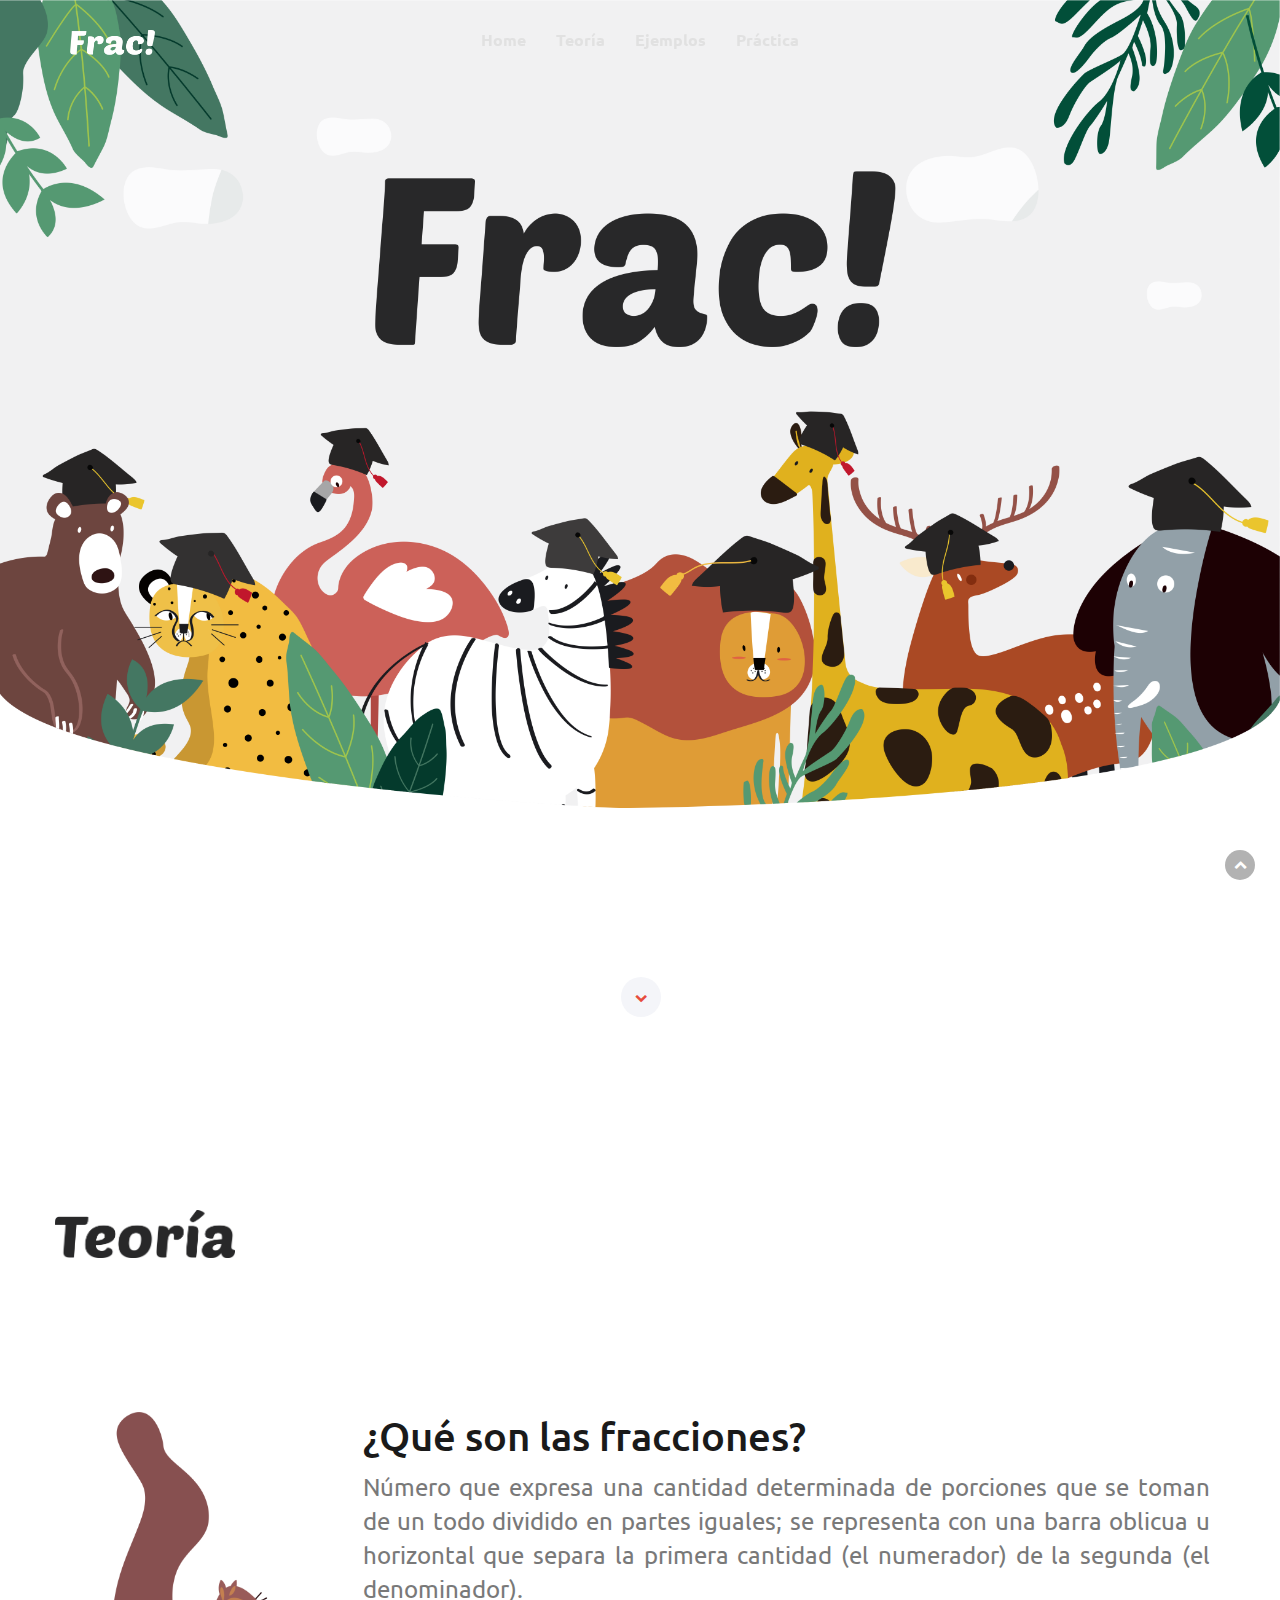
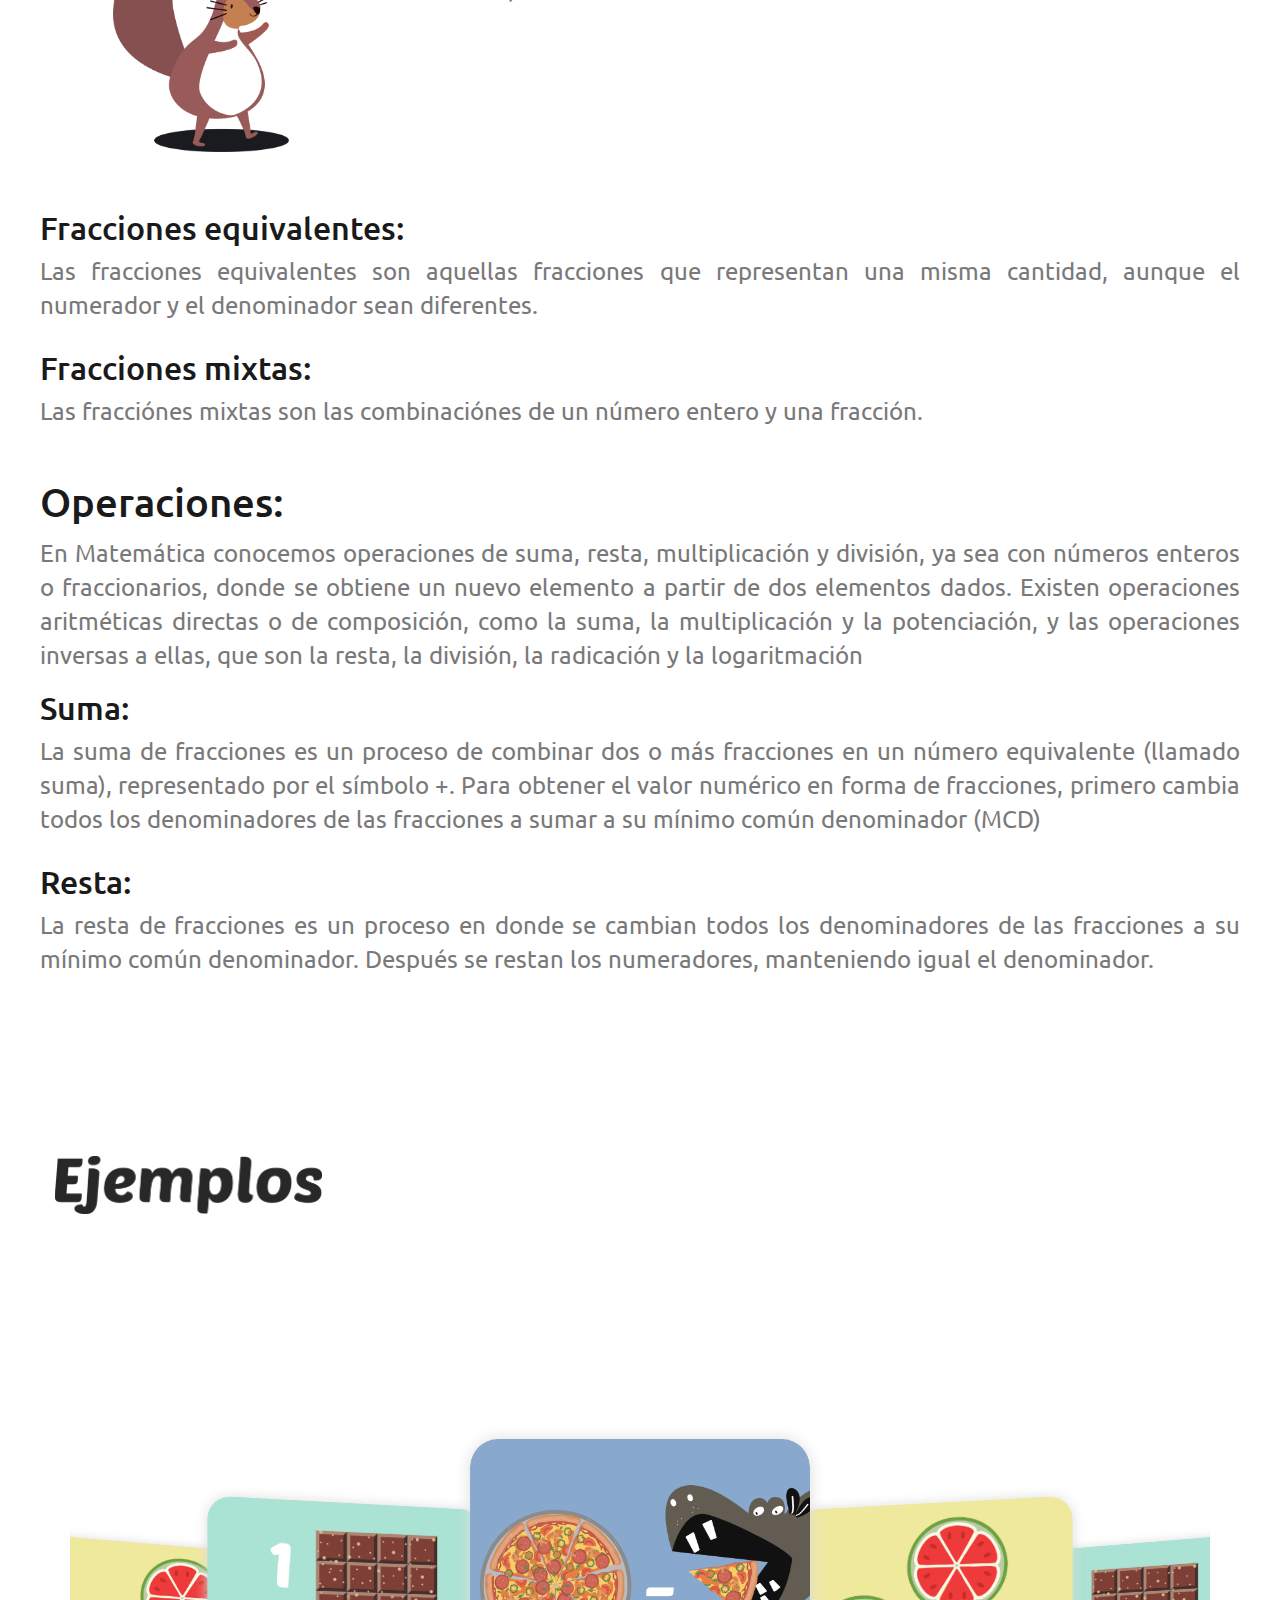
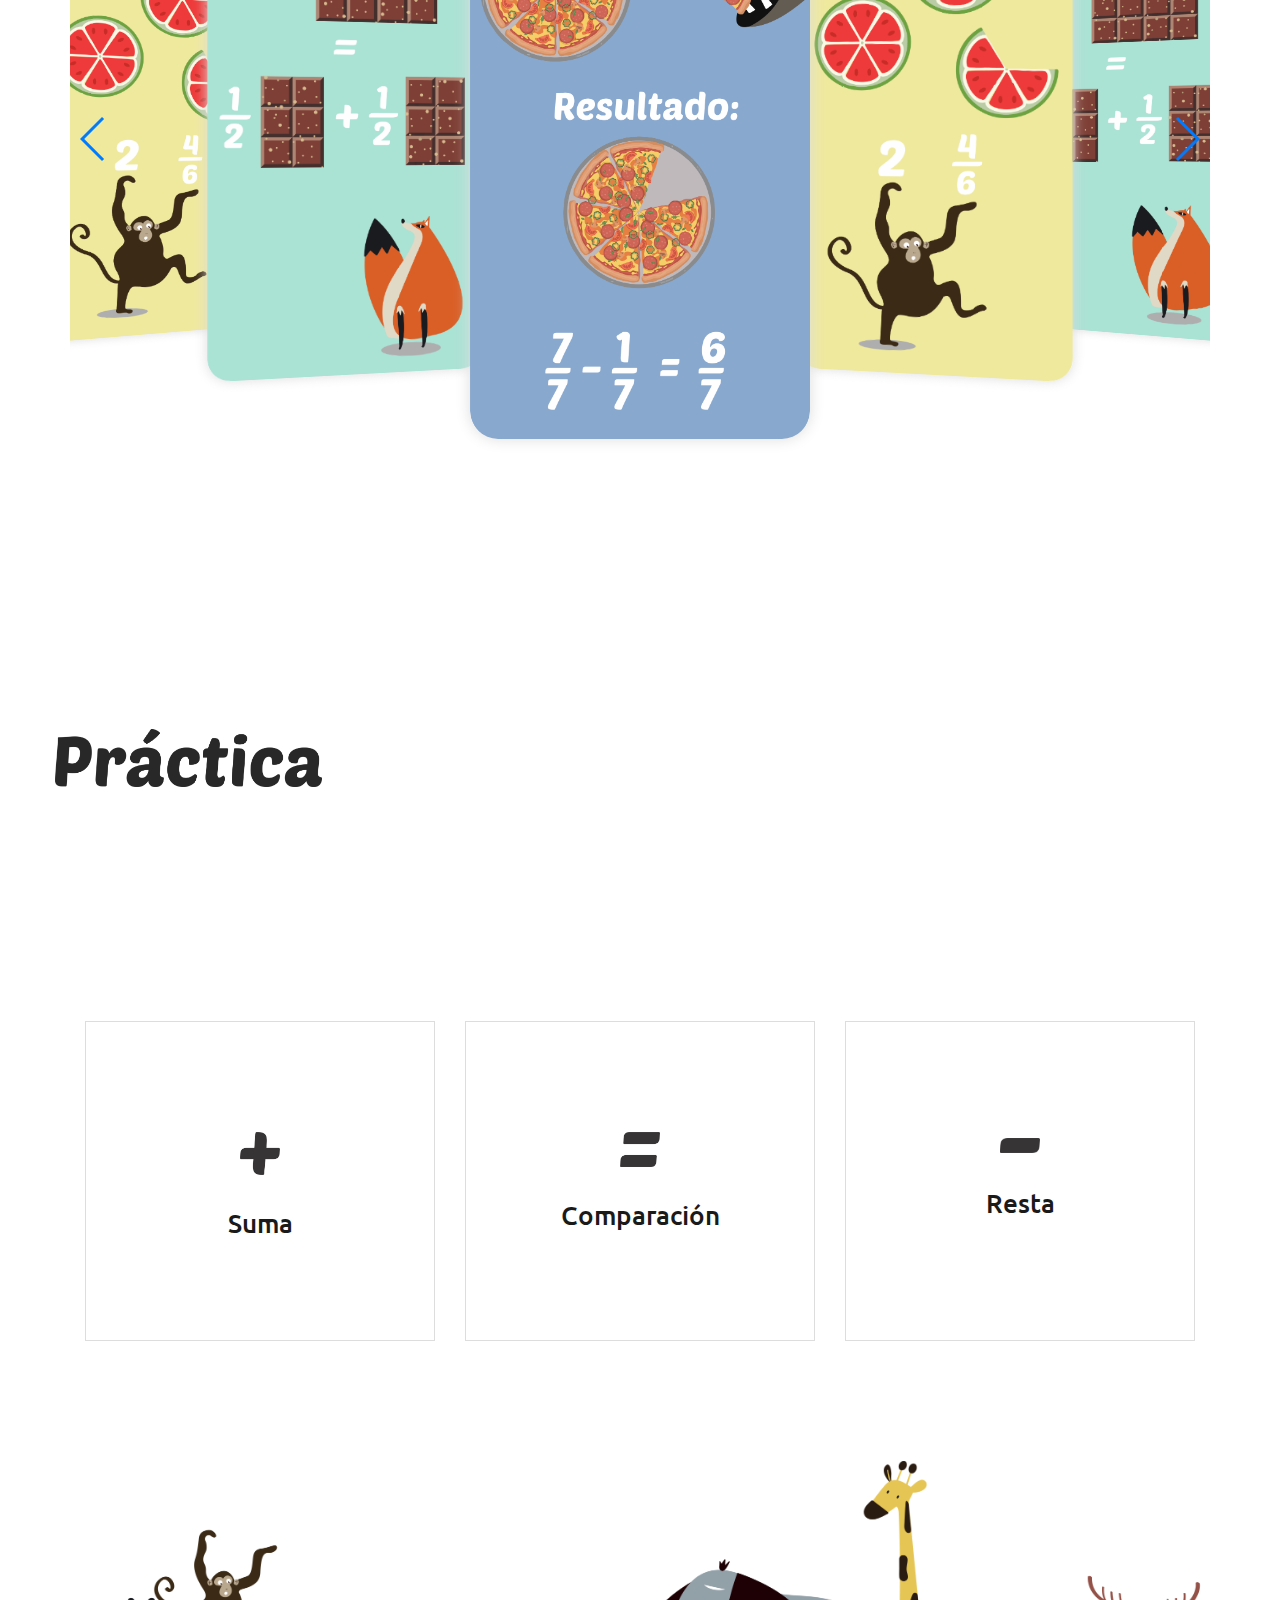
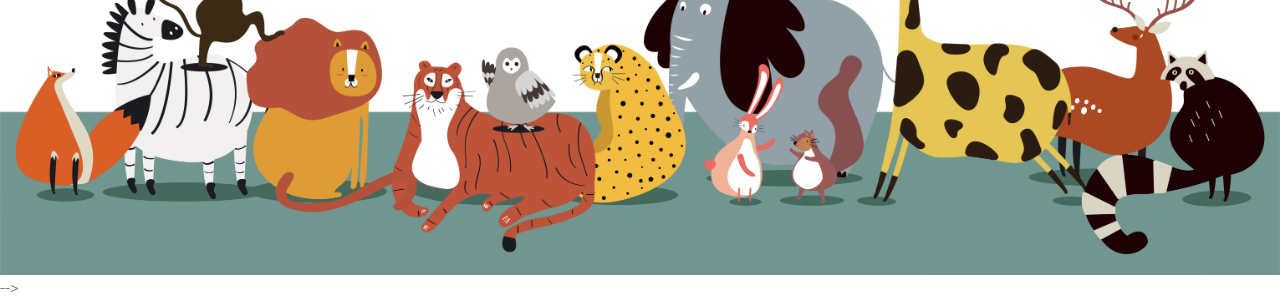
==== index.html @ a5f06ba6 "primer entrega 1.0" ====
<!doctype html>
<!--[if lt IE 7] <html class="no-js lt-ie9 lt-ie8 lt-ie7" lang=""> <![endif]-->
<!--[if IE 7] html class="no-js lt-ie9 lt-ie8" lang=""> <![endif]-->
<!--[if IE 8]>         <html class="no-js lt-ie9" lang="es"> <![endif]-->
<!--[if gt IE 8] <html class="no-js" lang="en"> <!--<![endif]-->
<head>
    <meta charset="utf-8">
    <title>Frac!</title>
    <meta name="description" content="">
    <meta name="viewport" content="width=device-width, initial-scale=1">
    <link rel="icon" type="image/png" href="assets/images/logo-nar.png">
    <!--<meta name="viewport" content="width=device-width, initial-scale=1, shrink-to-fit=no"> de pag de bootstrap para cel-->

    <!--Google Font link-->
    <link href="https://fonts.googleapis.com/css?family=Ubuntu:300,300i,400,400i,500,500i,700,700i" rel="stylesheet">


    <link rel="stylesheet" href="assets/css/swiper.min.css">
    <link rel="stylesheet" href="assets/css/animate.css">
    <link rel="stylesheet" href="assets/css/iconfont.css">
    <link rel="stylesheet" href="assets/css/font-awesome.min.css">
    <link rel="stylesheet" href="assets/css/bootstrap.min.css">
    <link rel="stylesheet" href="assets/css/magnific-popup.css">
    <link rel="stylesheet" href="https://stackpath.bootstrapcdn.com/bootstrap/4.2.1/css/bootstrap.min.css" integrity="sha384-GJzZqFGwb1QTTN6wy59ffF1BuGJpLSa9DkKMp0DgiMDm4iYMj70gZWKYbI706tWS" crossorigin="anonymous">


    <!--For Plugins external css-->
    <!--<link rel="stylesheet" href="assets/css/plugins.css" />-->
    <!--Theme custom css -->
    <link rel="stylesheet" href="assets/css/style.css">

    <!--Theme Responsive css-->
    <link rel="stylesheet" href="assets/css/responsive.css" />
    <link rel="stylesheet" href="assets/css/bootsnav.css">
    <link rel="stylesheet" href="assets/css/miEstilo.css">
    <!--El ultimo sobreescribe a los anteriores-->

    <script src="assets/js/vendor/modernizr-2.8.3-respond-1.4.2.min.js"></script>
</head>

<body data-spy="scroll" data-target=".navbar-collapse">


<!-- Preloader -->
<div id="loading">
    <div id="loading-center">
        <div id="loading-center-absolute">
            <div class="object" id="object_one"></div>
            <div class="object" id="object_two"></div>
            <div class="object" id="object_three"></div>
            <div class="object" id="object_four"></div>
        </div>
    </div>
</div><!--End off Preloader -->


<!--<div class="culmn">-->
<div class="column">
    <!--Home page style-->


    <nav class="navbar navbar-default bootsnav navbar-fixed white no-background">
        <div class="container">
            <!-- Start Header Navigation -->
            <div class="navbar-header">
                <button type="button" class="navbar-toggle" data-toggle="collapse" data-target="#navbar-menu">
                    <i class="fa fa-bars"></i>
                </button>
                <a class="navbar-brand">
                    <img src="assets/images/nombre-blanco.png" width="85" height="25" class="logo logo-display" alt="">
                    <img src="assets/images/nombre.png" width="85" height="25" class="logo logo-scrolled" alt="">
                </a>

            </div>
            <!-- End Header Navigation -->

            <!-- navbar menu -->
            <div class="collapse navbar-collapse" id="navbar-menu">
                <ul class="nav navbar-nav navbar-center">
                    <li><a href="#home">Home</a></li>
                    <li><a href="#teoria">Teoría</a></li>
                    <li><a href="#ejemplos">Ejemplos</a></li>
                    <li><a href="#practica">Práctica</a></li>
                </ul>
            </div><!-- /.navbar-collapse -->
        </div>
    </nav>

    <!--Home Sections-->

    <section id="home" class="home">
        <div class="container-fluid">
            <div class="row">
                <div class="main_home">
                </div>
                <div class="scrooldown">
                    <a href="#teoria"><i class="fa fa-chevron-down"></i></a>
                </div>

            </div><!--End ofrow-->
        </div><!--End off container -->
    </section> <!--End off Home Sections-->



    <!--Teoria Section-->
    <section id="teoria" class="teoria">
        <div class="container">
            <div class="row">
                <div class="main_teoria p-top-60">
                    <div class="col-lg">
                        <div class="head_title text-left">
                            <img src="assets/images/teoria.png" width="180" height="48" alt="" />
                        </div>
                    </div>
                </div>
            </div><!-- End off row -->
        </div><!-- End off container -->
        <div class="container">
            <div class="row">
                <div class="main_screen">
                    <!-- Que son -->
                    <div class="screen01 roomy-40">
                        <div class="col-md-3">
                            <div class="screen01_img text-center">
                                <img src="assets/images/animales-ard.png" width="176" height="340" alt="" />
                            </div>
                        </div>
                        <div class="col-md-9">
                            <div class="screen01_content m-top-0">
                                <h2 class="m-top-0">¿Qué son las fracciones?</h2>
                                <p class="m-top-10">Número que expresa una cantidad determinada de porciones que se toman de un todo dividido en partes iguales; se representa con una barra oblicua u horizontal que separa la primera cantidad (el numerador) de la segunda (el denominador).</p>
                            </div>
                        </div>
                    </div><!--End off Que son-->
                    <div class="row">
                        <div class="column">
                            <div class="screen01_content m-top-0">
                                <h3 class="m-top-20">Fracciones equivalentes: </h3>
                                <p class="m-top-10">
                                    Las fracciones equivalentes son aquellas fracciones que representan una misma cantidad, aunque el numerador y el denominador sean diferentes.
                                </p>
                            </div>
                        </div>
                    </div>
                    <div class="row">
                        <div class="column">
                            <div class="screen01_content m-top-0">
                                <h3 class="m-top-30">Fracciones mixtas: </h3>
                                <p class="m-top-10">
                                    Las fracciónes mixtas son las combinaciónes de un número entero y una fracción.
                                </p>
                            </div>
                        </div>
                    </div>
                    <!-- Operaciones-->
                    <div class="row">
                        <div class="column">
                            <div class="screen01_content m-top-0">
                                <h2 class="m-top-50">Operaciones: </h2>
                                <p class="m-top-10">
                                    En Matemática conocemos operaciones de suma, resta, multiplicación y división, ya sea con números enteros o fraccionarios, donde se obtiene un nuevo elemento a partir de dos elementos dados. Existen operaciones aritméticas directas o de composición, como la suma, la multiplicación y la potenciación, y las operaciones inversas a ellas, que son la resta, la división, la radicación y la logaritmación
                                </p>
                            </div>
                        </div>
                    </div>
                </div>
                <div class="row">
                    <div class="column">
                        <div class="screen01_content m-top-0">
                            <h3 class="m-top-20">Suma: </h3>
                            <p class="m-top-10">
                                La suma de fracciones es un proceso de combinar dos o más fracciones en un número equivalente (llamado suma), representado por el símbolo +. Para obtener el valor numérico en forma de fracciones, primero cambia todos los denominadores de las fracciones a sumar a su mínimo común denominador (MCD)
                            </p>
                        </div>
                    </div>
                </div>
                <div class="row">
                    <div class="column">
                        <div class="screen01_content m-top-0">
                            <h3 class="m-top-30">Resta: </h3>
                            <p class="m-top-10">
                                La resta de fracciones es un proceso en donde se cambian todos los denominadores de las fracciones a su mínimo común denominador. Después se restan los numeradores, manteniendo igual el denominador.
                            </p>
                        </div>
                    </div>
                </div><!--End off Screen02-->


            </div>
        </div><!--End off row-->
</div><!--End off container-->

<!--People Section-->
<section id="ejemplos" class="reviews m-top-100">
    <div class="container">
        <div class="row">
            <div class="main_teoria p-top-60">
                <div class="col-lg">
                    <div class="head_title text-left">
                        <img src="assets/images/ejemplos.png" width="267" height="58" alt="" />
                    </div>
                </div>
            </div>
        </div><!-- End off row -->
        <div class="row">
            <div class="main_drag roomy-40">
                <div class="col-md-12">
                    <div class="swiper-container">
                        <div class="swiper-wrapper">
                            <div class="swiper-slide" style="background-image:url(assets/images/drag1.png)"></div>
                            <div class="swiper-slide" style="background-image:url(assets/images/drag3.png)"></div>
                            <div class="swiper-slide" style="background-image:url(assets/images/drag2.png)"></div>
                        </div>
                        <!-- If we need navigation buttons -->
                        <div class="swiper-button-prev"></div>
                        <div class="swiper-button-next"></div>
                    </div>
                </div>
            </div>
        </div>
    </div><!-- End off container -->
</section><!-- End off People Section-->


<!--App Download Section-->
<section id="practica" class="download m-top-100">
    <div class="container">
        <div class="row">
            <div class="main_teoria p-top-60">
                <div class="col-lg">
                    <div class="head_title text-left">
                        <img src="assets/images/practica.png" width="267" height="58" alt="" />
                    </div>
                </div>
            </div>
        </div><!-- End off row -->
        <div class="row services">
            <div class="col-md-4">
                <div class="service">
                    <div class="icon-holder">
                        <img src="assets/images/suma.png" alt="" class="icon">
                    </div>
                    <h4 class="heading">Suma</h4>
                    <p class="description">A elementum ligula lacus ac quam ultrices.</p>
                    <p class="description">
                        <a href="suma.html" target="_blank" class="enlace-act">¡A sumar!</a>
                    </p>
                </div>
            </div>
            <div class="col-md-4">
                <div class="service">
                    <div class="icon-holder">
                        <img src="assets/images/igual.png" alt="" class="icon">
                    </div>
                    <h4 class="heading">Comparación</h4>
                    <p class="description">A elementum ligula lacus ac quam ultrices.</p>
                    <p class="description">
                        <a href="comp.html" target="_blank" class="enlace-act">¡A comparar!</a>
                    </p>
                </div>
            </div>
            <div class="col-md-4">
                <div class="service">
                    <div class="icon-holder">
                        <img src="assets/images/resta.png" alt="" class="icon">
                    </div>
                    <h4 class="heading">Resta</h4>
                    <p class="description">A elementum ligula lacus ac quam ultrices.</p>
                    <p class="description">
                        <a href="resta.html" target="_blank" class="enlace-act">¡A restar!</a>
                    </p>
                </div>
            </div>
        </div>
    </div>
</section>

<!-- scroll up-->
<div class="scrollup">
    <a href="#"><i class="fa fa-chevron-up"></i></a>
</div><!-- End off scroll up -->


<footer id="footer" class="footer">
    <nav class="navbar navbar-default bootsnav footer-menu">
        <img src="assets/images/footbar.png" alt=""> 
    </nav>
</footer> -->



<!-- JS includes -->

<script src="assets/js/vendor/jquery-1.11.2.min.js"></script>
<script src="assets/js/vendor/bootstrap.min.js"></script>

<script src="assets/js/jquery.magnific-popup.js"></script>
<script src="assets/js/jquery.easing.1.3.js"></script>
<script src="assets/js/swiper.min.js"></script>
<script src="assets/js/jquery.collapse.js"></script>
<script src="assets/js/bootsnav.js"></script>



<script src="assets/js/plugins.js"></script>
<script src="assets/js/main.js"></script>

</body>
</html>
---- assets/css/iconfont.css ----
/*********************************************************************

*  Icon pack: bootstrapThemesCo-icon
*  This Icon pack created by: http://bootstrapthemes.co
*
*  Please keep this disclaimer with my code if you use it. Thanks. :-)
*  Got feedback or questions, ask here:
*  https://github.com/bootstrapthemesco/bootstrapthemes.co/issues

*********************************************************************/

@font-face {
    font-family: 'bootstrapThemesCo-icon';
    src:    url('../fonts/bootstrapThemesCo-icon.eot?dcpptv');
    src:    url('../fonts/bootstrapThemesCo-icon.eot?dcpptv#iefix') format('embedded-opentype'),
        url('../fonts/bootstrapThemesCo-icon.ttf?dcpptv') format('truetype'),
        url('../fonts/bootstrapThemesCo-icon.woff?dcpptv') format('woff'),
        url('../fonts/bootstrapThemesCo-icon.svg?dcpptv#bootstrapThemesCo-icon') format('svg');
    font-weight: normal;
    font-style: normal;
}

.icon {
    /* use !important to prevent issues with browser extensions that change fonts */
    font-family: 'bootstrapThemesCo-icon' !important;
    speak: none;
    font-style: normal;
    font-weight: normal;
    font-variant: normal;
    text-transform: none;
    line-height: 1;

    /* Better Font Rendering =========== */
    -webkit-font-smoothing: antialiased;
    -moz-osx-font-smoothing: grayscale;
}

.icon-agenda:before {
    content: "\eaca";
}
.icon-art:before {
    content: "\eacb";
}
.icon-picture2:before {
    content: "\e827";
}
.icon-bag:before {
    content: "\eacc";
}
.icon-eccommerce:before {
    content: "\eacf";
}
.icon-clock3:before {
    content: "\ead0";
}
.icon-clothes:before {
    content: "\ead1";
}
.icon-commerce-1:before {
    content: "\ead2";
}
.icon-commerce2:before {
    content: "\ead3";
}
.icon-computer2:before {
    content: "\ead4";
}
.icon-crown:before {
    content: "\ead5";
}
.icon-cup:before {
    content: "\ead6";
}
.icon-resturent:before {
    content: "\ead7";
}
.icon-birthday:before {
    content: "\ead8";
}
.icon-drinks:before {
    content: "\ead9";
}
.icon-drinks1:before {
    content: "\eada";
}
.icon-cup1:before {
    content: "\eadb";
}
.icon-pizza1:before {
    content: "\eadc";
}
.icon-bear1:before {
    content: "\eadd";
}
.icon-burger:before {
    content: "\eade";
}
.icon-food-9:before {
    content: "\eadf";
}
.icon-food-10:before {
    content: "\eae0";
}
.icon-food-11:before {
    content: "\eae1";
}
.icon-food-12:before {
    content: "\eae2";
}
.icon-food:before {
    content: "\eae3";
}
.icon-home2:before {
    content: "\eae4";
}
.icon-justice:before {
    content: "\eae5";
}
.icon-light-1:before {
    content: "\eae6";
}
.icon-light:before {
    content: "\eae7";
}
.icon-medical-12:before {
    content: "\eae8";
}
.icon-medical-22:before {
    content: "\eae9";
}
.icon-medical2:before {
    content: "\eaea";
}
.icon-money2:before {
    content: "\eaeb";
}
.icon-mountain:before {
    content: "\eaec";
}
.icon-multimedia-12:before {
    content: "\eaed";
}
.icon-multimedia2:before {
    content: "\eaee";
}
.icon-music-1:before {
    content: "\eaef";
}
.icon-music-2:before {
    content: "\eaf0";
}
.icon-music:before {
    content: "\eaf1";
}
.icon-party-1:before {
    content: "\eaf2";
}
.icon-party:before {
    content: "\eaf3";
}
.icon-people-14:before {
    content: "\eaf4";
}
.icon-people-22:before {
    content: "\eaf5";
}
.icon-people-32:before {
    content: "\eaf6";
}
.icon-people-42:before {
    content: "\eaf7";
}
.icon-people:before {
    content: "\eaf8";
}
.icon-planet:before {
    content: "\eaf9";
}
.icon-present:before {
    content: "\eafa";
}
.icon-restaurant-1:before {
    content: "\eafb";
}
.icon-restaurant2:before {
    content: "\eafc";
}
.icon-science-1:before {
    content: "\eafd";
}
.icon-science:before {
    content: "\eafe";
}
.icon-shapes:before {
    content: "\eaff";
}
.icon-size:before {
    content: "\eb00";
}
.icon-technology-12:before {
    content: "\eb02";
}
.icon-technology-22:before {
    content: "\eb03";
}
.icon-technology:before {
    content: "\eb04";
}
.icon-tool-12:before {
    content: "\eb05";
}
.icon-tool-22:before {
    content: "\eb06";
}
.icon-tool-32:before {
    content: "\eb07";
}
.icon-tool:before {
    content: "\eb08";
}
.icon-typography:before {
    content: "\eb09";
}
.icon-vintage-1:before {
    content: "\eb0a";
}
.icon-vintage-2:before {
    content: "\eb0b";
}
.icon-vintage2:before {
    content: "\eb0c";
}
.icon-wrench:before {
    content: "\eb0d";
}
.icon-bank31:before {
    content: "\e902";
}
.icon-bank45:before {
    content: "\e903";
}
.icon-bank53:before {
    content: "\e904";
}
.icon-bank110:before {
    content: "\e905";
}
.icon-bank111:before {
    content: "\e906";
}
.icon-cards3:before {
    content: "\e907";
}
.icon-bank48:before {
    content: "\e908";
}
.icon-money-6:before {
    content: "\e909";
}
.icon-id19:before {
    content: "\e90a";
}
.icon-cellphone:before {
    content: "\e90b";
}
.icon-money-7:before {
    content: "\e90c";
}
.icon-id-card42:before {
    content: "\e90d";
}
.icon-business-20:before {
    content: "\e90e";
}
.icon-business-17:before {
    content: "\e90f";
}
.icon-money385:before {
    content: "\e910";
}
.icon-debit-card15:before {
    content: "\e911";
}
.icon-credit-card31:before {
    content: "\e912";
}
.icon-business-18:before {
    content: "\e913";
}
.icon-payment-method9:before {
    content: "\e914";
}
.icon-money383:before {
    content: "\e9a3";
}
.icon-cash3:before {
    content: "\e915";
}
.icon-currency43:before {
    content: "\e916";
}
.icon-money-14:before {
    content: "\e917";
}
.icon-money-1:before {
    content: "\e91a";
}
.icon-money389:before {
    content: "\e9a5";
}
.icon-currency31:before {
    content: "\e967";
}
.icon-currency33:before {
    content: "\e968";
}
.icon-dollar-symbol10:before {
    content: "\e972";
}
.icon-business-210:before {
    content: "\eace";
}
.icon-dollar-symbol17:before {
    content: "\e973";
}
.icon-archives:before {
    content: "\e91b";
}
.icon-light-bulb53:before {
    content: "\e991";
}
.icon-money:before {
    content: "\ea64";
}
.icon-paper:before {
    content: "\e91c";
}
.icon-id-card9:before {
    content: "\e91d";
}
.icon-business-5:before {
    content: "\e91e";
}
.icon-business-22:before {
    content: "\e91f";
}
.icon-license:before {
    content: "\e822";
}
.icon-beach:before {
    content: "\e920";
}
.icon-baggage29:before {
    content: "\e921";
}
.icon-bag73:before {
    content: "\e922";
}
.icon-bank24:before {
    content: "\e923";
}
.icon-bank106:before {
    content: "\e925";
}
.icon-business-110:before {
    content: "\eacd";
}
.icon-graphs4:before {
    content: "\e926";
}
.icon-graphic78:before {
    content: "\e929";
}
.icon-line-graphic9:before {
    content: "\e92a";
}
.icon-business-30:before {
    content: "\e92b";
}
.icon-graphic:before {
    content: "\e92c";
}
.icon-business-9:before {
    content: "\e92e";
}
.icon-business-26:before {
    content: "\e931";
}
.icon-stats47:before {
    content: "\e933";
}
.icon-stats42:before {
    content: "\e934";
}
.icon-data56:before {
    content: "\e935";
}
.icon-line-graphic8:before {
    content: "\e936";
}
.icon-business72:before {
    content: "\e937";
}
.icon-monitor:before {
    content: "\e938";
}
.icon-arrow-1:before {
    content: "\e939";
}
.icon-computer:before {
    content: "\e93a";
}
.icon-business-8:before {
    content: "\e93b";
}
.icon-basket36:before {
    content: "\e93f";
}
.icon-bill10:before {
    content: "\e940";
}
.icon-bill13:before {
    content: "\e941";
}
.icon-briefcase30:before {
    content: "\e942";
}
.icon-building112:before {
    content: "\e94a";
}
.icon-building134:before {
    content: "\e94b";
}
.icon-building143:before {
    content: "\e94c";
}
.icon-business15:before {
    content: "\e94d";
}
.icon-business70:before {
    content: "\e94e";
}
.icon-businessman30:before {
    content: "\e94f";
}
.icon-businessman285:before {
    content: "\e950";
}
.icon-butchery:before {
    content: "\e951";
}
.icon-case3:before {
    content: "\e952";
}
.icon-chart6:before {
    content: "\e953";
}
.icon-circular-arrows9:before {
    content: "\e954";
}
.icon-city39:before {
    content: "\e955";
}
.icon-closed3:before {
    content: "\e956";
}
.icon-cloud-storage9:before {
    content: "\e957";
}
.icon-coffee-cup5:before {
    content: "\e958";
}
.icon-cogwheel50:before {
    content: "\e959";
}
.icon-cogwheels16:before {
    content: "\e95a";
}
.icon-coin:before {
    content: "\e95b";
}
.icon-computer-screen50:before {
    content: "\e95c";
}
.icon-computer-screen19:before {
    content: "\e95d";
}
.icon-computer-screen20:before {
    content: "\e95e";
}
.icon-computer-screen22:before {
    content: "\e95f";
}
.icon-credit-card28:before {
    content: "\e960";
}
.icon-computer-screen21:before {
    content: "\e962";
}
.icon-computer-screen49:before {
    content: "\e965";
}
.icon-computering:before {
    content: "\e966";
}
.icon-curriculum4:before {
    content: "\e969";
}
.icon-customer-service8:before {
    content: "\e96a";
}
.icon-cute:before {
    content: "\e96b";
}
.icon-data63:before {
    content: "\e96c";
}
.icon-delivery48:before {
    content: "\e96d";
}
.icon-dessert45:before {
    content: "\e96e";
}
.icon-diamond6:before {
    content: "\e96f";
}
.icon-document286:before {
    content: "\e970";
}
.icon-file273:before {
    content: "\e977";
}
.icon-file294:before {
    content: "\e978";
}
.icon-file322:before {
    content: "\e979";
}
.icon-folder61:before {
    content: "\e97a";
}
.icon-game91:before {
    content: "\e97b";
}
.icon-garbage43:before {
    content: "\e97c";
}
.icon-golden4:before {
    content: "\e97d";
}
.icon-graph36:before {
    content: "\e97e";
}
.icon-graphic75:before {
    content: "\e97f";
}
.icon-group47:before {
    content: "\e980";
}
.icon-handshake5:before {
    content: "\e981";
}
.icon-handshake7:before {
    content: "\e982";
}
.icon-heart388:before {
    content: "\e983";
}
.icon-heart389:before {
    content: "\e984";
}
.icon-heater1:before {
    content: "\e985";
}
.icon-human57:before {
    content: "\e988";
}
.icon-industrial8:before {
    content: "\e989";
}
.icon-industrial20:before {
    content: "\e98a";
}
.icon-industry7:before {
    content: "\e98b";
}
.icon-insect31:before {
    content: "\e98c";
}
.icon-lamp43:before {
    content: "\e98d";
}
.icon-letter124:before {
    content: "\e98e";
}
.icon-money514:before {
    content: "\e9aa";
}
.icon-letters24:before {
    content: "\e98f";
}
.icon-envelope126:before {
    content: "\e975";
}
.icon-check-1:before {
    content: "\ea13";
}
.icon-mail113:before {
    content: "\e998";
}
.icon-levels5:before {
    content: "\e990";
}
.icon-lock133:before {
    content: "\e992";
}
.icon-logistics16:before {
    content: "\e993";
}
.icon-logistics51:before {
    content: "\e994";
}
.icon-loudspeaker30:before {
    content: "\e995";
}
.icon-magnifying-glass66:before {
    content: "\e996";
}
.icon-magnifying-glass86:before {
    content: "\e997";
}
.icon-man78:before {
    content: "\e999";
}
.icon-man523:before {
    content: "\e99a";
}
.icon-managers:before {
    content: "\e99b";
}
.icon-map12:before {
    content: "\e99c";
}
.icon-market13:before {
    content: "\e99d";
}
.icon-men24:before {
    content: "\e99f";
}
.icon-men56:before {
    content: "\e9a0";
}
.icon-milk6:before {
    content: "\e9a1";
}
.icon-money210:before {
    content: "\e9a2";
}
.icon-money409:before {
    content: "\e9a6";
}
.icon-money441:before {
    content: "\e9a8";
}
.icon-money502:before {
    content: "\e9a9";
}
.icon-money386:before {
    content: "\e9a4";
}
.icon-money570:before {
    content: "\e9ab";
}
.icon-multimedia-option25:before {
    content: "\e9ac";
}
.icon-news20:before {
    content: "\e9ad";
}
.icon-notepad23:before {
    content: "\e9ae";
}
.icon-package28:before {
    content: "\e9af";
}
.icon-paperclip1:before {
    content: "\e9b0";
}
.icon-payment-method8:before {
    content: "\e9b1";
}
.icon-pencil157:before {
    content: "\e9b2";
}
.icon-percentage3:before {
    content: "\e9b3";
}
.icon-person256:before {
    content: "\e9b4";
}
.icon-phone34:before {
    content: "\e9b5";
}
.icon-pin139:before {
    content: "\e9b6";
}
.icon-printed3:before {
    content: "\e9b7";
}
.icon-profession10:before {
    content: "\e9b9";
}
.icon-professional4:before {
    content: "\e9ba";
}
.icon-professional5:before {
    content: "\e9bb";
}
.icon-real-estate2:before {
    content: "\e9bc";
}
.icon-save13:before {
    content: "\e9bd";
}
.icon-scarecrow2:before {
    content: "\e9be";
}
.icon-settings18:before {
    content: "\e9bf";
}
.icon-supermarket39:before {
    content: "\e9cf";
}
.icon-supermarket41:before {
    content: "\e9d0";
}
.icon-shopper22:before {
    content: "\e9c2";
}
.icon-shopping-basket8:before {
    content: "\e9c3";
}
.icon-shopping-1:before {
    content: "\ea85";
}
.icon-shopping1:before {
    content: "\e9c4";
}
.icon-shopping2:before {
    content: "\e9c5";
}
.icon-smartphone260:before {
    content: "\e9c6";
}
.icon-spam:before {
    content: "\e9c7";
}
.icon-speech-bubble68:before {
    content: "\e9c8";
}
.icon-speech-bubble142:before {
    content: "\e9c9";
}
.icon-stats56:before {
    content: "\e9cb";
}
.icon-stick-man200:before {
    content: "\e9cc";
}
.icon-shop:before {
    content: "\e9c0";
}
.icon-store19:before {
    content: "\e9cd";
}
.icon-house85:before {
    content: "\e987";
}
.icon-business-10:before {
    content: "\ea02";
}
.icon-suitcase89:before {
    content: "\e9ce";
}
.icon-money421:before {
    content: "\e9a7";
}
.icon-tag20:before {
    content: "\e9d2";
}
.icon-targeting11:before {
    content: "\e9d3";
}
.icon-worker51:before {
    content: "\e9ea";
}
.icon-telemarketer6:before {
    content: "\e9d4";
}
.icon-telemarketer32:before {
    content: "\e9d5";
}
.icon-telephone197:before {
    content: "\e9d6";
}
.icon-telephone208:before {
    content: "\e9d7";
}
.icon-printer13:before {
    content: "\e9b8";
}
.icon-tool294:before {
    content: "\e9d8";
}
.icon-tool724:before {
    content: "\e9d9";
}
.icon-tool800:before {
    content: "\e9da";
}
.icon-tool1074:before {
    content: "\e9db";
}
.icon-transport224:before {
    content: "\e9dc";
}
.icon-transport796:before {
    content: "\e9dd";
}
.icon-transport1088:before {
    content: "\e9de";
}
.icon-transport1089:before {
    content: "\e9df";
}
.icon-triangle25:before {
    content: "\e9e0";
}
.icon-user216:before {
    content: "\e9e1";
}
.icon-vacations2:before {
    content: "\e9e2";
}
.icon-white79:before {
    content: "\e9e4";
}
.icon-winner64:before {
    content: "\e9e5";
}
.icon-woman243:before {
    content: "\e9e6";
}
.icon-worker:before {
    content: "\e9e7";
}
.icon-worker43:before {
    content: "\e9e8";
}
.icon-worker44:before {
    content: "\e9e9";
}
.icon-working15:before {
    content: "\e9eb";
}
.icon-world80:before {
    content: "\e9ec";
}
.icon-arrows-1:before {
    content: "\e9ed";
}
.icon-arrows-2:before {
    content: "\e9ee";
}
.icon-arrows-3:before {
    content: "\e9ef";
}
.icon-arrows:before {
    content: "\e9f0";
}
.icon-avatar:before {
    content: "\e9f1";
}
.icon-ball:before {
    content: "\e9f2";
}
.icon-box:before {
    content: "\e9f3";
}
.icon-boxes:before {
    content: "\e9f4";
}
.icon-building:before {
    content: "\e9f5";
}
.icon-buildings-1:before {
    content: "\e9f6";
}
.icon-buildings-2:before {
    content: "\e9f7";
}
.icon-buildings-3:before {
    content: "\e9f8";
}
.icon-buildings-4:before {
    content: "\e9f9";
}
.icon-buildings-5:before {
    content: "\e9fa";
}
.icon-buildings:before {
    content: "\e9fb";
}
.icon-business-1:before {
    content: "\e9fc";
}
.icon-business-2:before {
    content: "\e9fd";
}
.icon-business-3:before {
    content: "\e9fe";
}
.icon-business-4:before {
    content: "\e9ff";
}
.icon-business-6:before {
    content: "\ea00";
}
.icon-business-7:before {
    content: "\ea01";
}
.icon-business-11:before {
    content: "\ea03";
}
.icon-business-12:before {
    content: "\ea04";
}
.icon-business-13:before {
    content: "\ea05";
}
.icon-business-14:before {
    content: "\ea06";
}
.icon-business-15:before {
    content: "\ea07";
}
.icon-business-19:before {
    content: "\ea08";
}
.icon-business-21:before {
    content: "\ea09";
}
.icon-business-24:before {
    content: "\ea0b";
}
.icon-business-25:before {
    content: "\ea0c";
}
.icon-business-27:before {
    content: "\ea0d";
}
.icon-business-29:before {
    content: "\ea0f";
}
.icon-business-32:before {
    content: "\ea10";
}
.icon-business-33:before {
    content: "\ea11";
}
.icon-business:before {
    content: "\ea12";
}
.icon-check:before {
    content: "\ea14";
}
.icon-circle-4:before {
    content: "\ea15";
}
.icon-circle:before {
    content: "\ea16";
}
.icon-city:before {
    content: "\ea17";
}
.icon-clock-1:before {
    content: "\ea18";
}
.icon-clock:before {
    content: "\ea19";
}
.icon-coins-1:before {
    content: "\ea1a";
}
.icon-coins-2:before {
    content: "\ea1b";
}
.icon-coins-3:before {
    content: "\ea1c";
}
.icon-coins:before {
    content: "\ea1d";
}
.icon-commerce:before {
    content: "\ea1e";
}
.icon-computer-1:before {
    content: "\ea1f";
}
.icon-computer-2:before {
    content: "\ea20";
}
.icon-computer-3:before {
    content: "\ea21";
}
.icon-computer-4:before {
    content: "\ea22";
}
.icon-computer-5:before {
    content: "\ea23";
}
.icon-computer-6:before {
    content: "\ea24";
}
.icon-computer-7:before {
    content: "\ea25";
}
.icon-computer-8:before {
    content: "\ea26";
}
.icon-connection-1:before {
    content: "\ea27";
}
.icon-connection:before {
    content: "\ea29";
}
.icon-construction-1:before {
    content: "\ea2a";
}
.icon-construction-2:before {
    content: "\ea2b";
}
.icon-construction-3:before {
    content: "\ea2c";
}
.icon-construction-4:before {
    content: "\ea2d";
}
.icon-construction-5:before {
    content: "\ea2e";
}
.icon-construction-6:before {
    content: "\ea2f";
}
.icon-construction-7:before {
    content: "\ea30";
}
.icon-construction-8:before {
    content: "\ea31";
}
.icon-construction-9:before {
    content: "\ea32";
}
.icon-construction-10:before {
    content: "\ea33";
}
.icon-construction-11:before {
    content: "\ea34";
}
.icon-construction2:before {
    content: "\ea35";
}
.icon-cut-1:before {
    content: "\ea36";
}
.icon-cut:before {
    content: "\ea37";
}
.icon-database:before {
    content: "\ea38";
}
.icon-farm:before {
    content: "\ea39";
}
.icon-folder:before {
    content: "\ea3a";
}
.icon-game-1:before {
    content: "\ea3b";
}
.icon-game-2:before {
    content: "\ea3c";
}
.icon-game:before {
    content: "\ea3d";
}
.icon-gear:before {
    content: "\ea3e";
}
.icon-gym:before {
    content: "\ea3f";
}
.icon-health:before {
    content: "\ea40";
}
.icon-home-1:before {
    content: "\ea41";
}
.icon-home-2:before {
    content: "\ea42";
}
.icon-home:before {
    content: "\ea43";
}
.icon-interface-1:before {
    content: "\ea44";
}
.icon-interface-2:before {
    content: "\ea45";
}
.icon-interface-3:before {
    content: "\ea46";
}
.icon-interface-4:before {
    content: "\ea47";
}
.icon-interface:before {
    content: "\ea48";
}
.icon-internet:before {
    content: "\ea49";
}
.icon-man-1:before {
    content: "\ea4b";
}
.icon-man-2:before {
    content: "\ea4c";
}
.icon-man-3:before {
    content: "\ea4d";
}
.icon-man:before {
    content: "\ea4e";
}
.icon-market:before {
    content: "\ea4f";
}
.icon-medical-1:before {
    content: "\ea50";
}
.icon-medical-2:before {
    content: "\ea51";
}
.icon-medical-3:before {
    content: "\ea52";
}
.icon-medical-4:before {
    content: "\ea53";
}
.icon-medical-5:before {
    content: "\ea54";
}
.icon-medical-6:before {
    content: "\ea55";
}
.icon-medical-7:before {
    content: "\ea56";
}
.icon-medical-8:before {
    content: "\ea57";
}
.icon-medical-9:before {
    content: "\ea58";
}
.icon-medical:before {
    content: "\ea59";
}
.icon-money-2:before {
    content: "\ea5a";
}
.icon-money-3:before {
    content: "\ea5b";
}
.icon-money-4:before {
    content: "\ea5c";
}
.icon-money-5:before {
    content: "\ea5d";
}
.icon-money-8:before {
    content: "\ea5e";
}
.icon-money-9:before {
    content: "\ea5f";
}
.icon-money-10:before {
    content: "\ea60";
}
.icon-money-11:before {
    content: "\ea61";
}
.icon-money-12:before {
    content: "\ea62";
}
.icon-money-13:before {
    content: "\ea63";
}
.icon-monitor-1:before {
    content: "\ea65";
}
.icon-multimedia-1:before {
    content: "\ea66";
}
.icon-multimedia:before {
    content: "\ea67";
}
.icon-nature-1:before {
    content: "\ea68";
}
.icon-nature-2:before {
    content: "\ea69";
}
.icon-nature-3:before {
    content: "\ea6a";
}
.icon-nature:before {
    content: "\ea6b";
}
.icon-net:before {
    content: "\ea6c";
}
.icon-night:before {
    content: "\ea6d";
}
.icon-notebook:before {
    content: "\ea6e";
}
.icon-people-1:before {
    content: "\ea6f";
}
.icon-people-2:before {
    content: "\ea70";
}
.icon-people-3:before {
    content: "\ea71";
}
.icon-people-4:before {
    content: "\ea72";
}
.icon-people-5:before {
    content: "\ea73";
}
.icon-people-6:before {
    content: "\ea74";
}
.icon-people-7:before {
    content: "\ea75";
}
.icon-people-8:before {
    content: "\ea76";
}
.icon-people-9:before {
    content: "\ea77";
}
.icon-people-10:before {
    content: "\ea78";
}
.icon-people-11:before {
    content: "\ea79";
}
.icon-people-12:before {
    content: "\ea7a";
}
.icon-people-13:before {
    content: "\ea7b";
}
.icon-phone:before {
    content: "\ea7c";
}
.icon-player:before {
    content: "\ea7d";
}
.icon-restaurant:before {
    content: "\ea7e";
}
.icon-river:before {
    content: "\ea7f";
}
.icon-road:before {
    content: "\ea80";
}
.icon-school:before {
    content: "\ea81";
}
.icon-scissors:before {
    content: "\ea82";
}
.icon-shop2:before {
    content: "\ea84";
}
.icon-shopping:before {
    content: "\ea86";
}
.icon-shovel:before {
    content: "\ea87";
}
.icon-sign:before {
    content: "\ea88";
}
.icon-signature:before {
    content: "\ea89";
}
.icon-social-media-1:before {
    content: "\ea8a";
}
.icon-connection-2:before {
    content: "\ea28";
}
.icon-social-media-2:before {
    content: "\ea8b";
}
.icon-social-media-3:before {
    content: "\ea8c";
}
.icon-social-media-4:before {
    content: "\ea8d";
}
.icon-social-media-5:before {
    content: "\ea8e";
}
.icon-social-media-6:before {
    content: "\ea8f";
}
.icon-social-media-7:before {
    content: "\ea90";
}
.icon-social-media-8:before {
    content: "\ea91";
}
.icon-social-media-9:before {
    content: "\ea92";
}
.icon-social-media-10:before {
    content: "\ea93";
}
.icon-link2:before {
    content: "\ea4a";
}
.icon-social-media-11:before {
    content: "\ea94";
}
.icon-social-media-12:before {
    content: "\ea95";
}
.icon-social-media-13:before {
    content: "\ea96";
}
.icon-social-media-14:before {
    content: "\ea97";
}
.icon-social-media-15:before {
    content: "\ea98";
}
.icon-social-media-16:before {
    content: "\ea99";
}
.icon-social-media:before {
    content: "\ea9a";
}
.icon-social:before {
    content: "\ea9b";
}
.icon-sport:before {
    content: "\ea9c";
}
.icon-sports-1:before {
    content: "\ea9d";
}
.icon-sports-2:before {
    content: "\ea9e";
}
.icon-sports-3:before {
    content: "\ea9f";
}
.icon-sports:before {
    content: "\eaa0";
}
.icon-statistics:before {
    content: "\eaa2";
}
.icon-suitcase-1:before {
    content: "\eaa3";
}
.icon-suitcase:before {
    content: "\eaa4";
}
.icon-summer-1:before {
    content: "\eaa5";
}
.icon-summer:before {
    content: "\eaa6";
}
.icon-syringe:before {
    content: "\eaa7";
}
.icon-target:before {
    content: "\eaa8";
}
.icon-technology-1:before {
    content: "\eaa9";
}
.icon-technology-2:before {
    content: "\eaaa";
}
.icon-technology-3:before {
    content: "\eaab";
}
.icon-technology-4:before {
    content: "\eaac";
}
.icon-technology-5:before {
    content: "\eaad";
}
.icon-technology-6:before {
    content: "\eaae";
}
.icon-technology-7:before {
    content: "\eaaf";
}
.icon-technology-8:before {
    content: "\eab0";
}
.icon-technology-9:before {
    content: "\eab1";
}
.icon-technology-10:before {
    content: "\eab2";
}
.icon-technology-11:before {
    content: "\eab3";
}
.icon-tool-1:before {
    content: "\eab4";
}
.icon-tool-2:before {
    content: "\eab5";
}
.icon-tool-3:before {
    content: "\eab6";
}
.icon-tool-4:before {
    content: "\eab7";
}
.icon-tool-5:before {
    content: "\eab8";
}
.icon-tool-6:before {
    content: "\eab9";
}
.icon-tool-7:before {
    content: "\eaba";
}
.icon-tool-8:before {
    content: "\eabb";
}
.icon-transport-1:before {
    content: "\eabc";
}
.icon-transport-2:before {
    content: "\eabd";
}
.icon-transport-3:before {
    content: "\eabe";
}
.icon-transport-4:before {
    content: "\eabf";
}
.icon-transport-5:before {
    content: "\eac0";
}
.icon-construction:before {
    content: "\e841";
}
.icon-transport-6:before {
    content: "\eac1";
}
.icon-transport-7:before {
    content: "\eac2";
}
.icon-transport-8:before {
    content: "\eac3";
}
.icon-transport-9:before {
    content: "\eac4";
}
.icon-transport:before {
    content: "\eac5";
}
.icon-travel:before {
    content: "\eac6";
}
.icon-upload:before {
    content: "\eac7";
}
.icon-vintage:before {
    content: "\eac8";
}
.icon-web:before {
    content: "\eac9";
}
.icon-apartment:before {
    content: "\e801";
}
.icon-magic-wand:before {
    content: "\e803";
}
.icon-trash2:before {
    content: "\e811";
}
.icon-eye:before {
    content: "\e81b";
}
.icon-graduation-hat:before {
    content: "\e821";
}
.icon-shirt:before {
    content: "\e82c";
}
.icon-cart:before {
    content: "\e82e";
}
.icon-map-marker:before {
    content: "\e833";
}
.icon-gift:before {
    content: "\e844";
}
.icon-rocket:before {
    content: "\e84b";
}
.icon-bus2:before {
    content: "\e84d";
}
.icon-car2:before {
    content: "\e84e";
}
.icon-bicycle2:before {
    content: "\e850";
}
.icon-earth:before {
    content: "\e853";
}
.icon-smile:before {
    content: "\e854";
}
.icon-sad2:before {
    content: "\e855";
}
.icon-neutral:before {
    content: "\e856";
}
.icon-smile2:before {
    content: "\eb01";
}
.icon-mustache:before {
    content: "\e857";
}
.icon-link:before {
    content: "\e86b";
}
.icon-unlink:before {
    content: "\e86c";
}
.icon-cross:before {
    content: "\e870";
}
.icon-menu:before {
    content: "\e871";
}
.icon-list:before {
    content: "\e872";
}
.icon-chevron-up:before {
    content: "\e873";
}
.icon-chevron-down:before {
    content: "\e874";
}
.icon-chevron-left:before {
    content: "\e875";
}
.icon-chevron-right:before {
    content: "\e876";
}
.icon-menu-circle:before {
    content: "\e87e";
}
.icon-cross-circle:before {
    content: "\e880";
}
.icon-plus-circle:before {
    content: "\e881";
}
.icon-circle-minus:before {
    content: "\e882";
}
.icon-arrow-up-circle:before {
    content: "\e883";
}
.icon-arrow-down-circle:before {
    content: "\e884";
}
.icon-arrow-left-circle:before {
    content: "\e885";
}
.icon-arrow-right-circle:before {
    content: "\e886";
}
.icon-chevron-up-circle:before {
    content: "\e887";
}
.icon-chevron-down-circle:before {
    content: "\e888";
}
.icon-chevron-left-circle:before {
    content: "\e889";
}
.icon-chevron-right-circle:before {
    content: "\e88a";
}
.icon-vplay:before {
    content: "\e900";
}
.icon-newsletter:before {
    content: "\e901";
}
.icon-star2:before {
    content: "\e814";
}
.icon-star-half2:before {
    content: "\e815";
}
.icon-star-empty:before {
    content: "\e816";
}
.icon-flag3:before {
    content: "\e817";
}
.icon-enter:before {
    content: "\e81f";
}
.icon-exit:before {
    content: "\e820";
}
.icon-heart-pulse:before {
    content: "\e840";
}
.icon-wheelchair:before {
    content: "\e851";
}
.icon-select:before {
    content: "\e852";
}
.icon-alarm:before {
    content: "\e858";
}
.icon-bullhorn:before {
    content: "\e859";
}
.icon-volume-high:before {
    content: "\e85a";
}
.icon-volume-medium:before {
    content: "\e85b";
}
.icon-volume-low:before {
    content: "\e85c";
}
.icon-volume:before {
    content: "\e85d";
}
.icon-mic2:before {
    content: "\e85e";
}
.icon-hourglass:before {
    content: "\e85f";
}
.icon-undo:before {
    content: "\e860";
}
.icon-redo:before {
    content: "\e861";
}
.icon-sync:before {
    content: "\e862";
}
.icon-history:before {
    content: "\e863";
}
.icon-clock2:before {
    content: "\e864";
}
.icon-bug:before {
    content: "\e869";
}
.icon-magnifier:before {
    content: "\e86f";
}
.icon-move:before {
    content: "\e87b";
}
.icon-warning:before {
    content: "\e87c";
}
.icon-question-circle:before {
    content: "\e87d";
}
.icon-crop:before {
    content: "\e88b";
}
.icon-frame-expand:before {
    content: "\e88c";
}
.icon-frame-contract:before {
    content: "\e88d";
}
.icon-layers2:before {
    content: "\e88e";
}
.icon-text-format:before {
    content: "\e890";
}
.icon-text-size:before {
    content: "\e892";
}
.icon-italic:before {
    content: "\e894";
}
.icon-underline:before {
    content: "\e895";
}
.icon-strikethrough:before {
    content: "\e896";
}
.icon-highlight:before {
    content: "\e897";
}
.icon-text-align-left:before {
    content: "\e898";
}
.icon-text-align-center:before {
    content: "\e899";
}
.icon-text-align-right:before {
    content: "\e89a";
}
.icon-text-align-justify:before {
    content: "\e89b";
}
.icon-line-spacing:before {
    content: "\e89c";
}
.icon-indent-increase:before {
    content: "\e89d";
}
.icon-indent-decrease:before {
    content: "\e89e";
}
.icon-page-break:before {
    content: "\e8a2";
}
.icon-hand:before {
    content: "\e8a5";
}
.icon-pointer-up:before {
    content: "\e8a6";
}
.icon-pointer-right:before {
    content: "\e8a7";
}
.icon-pointer-down:before {
    content: "\e8a8";
}
.icon-pointer-left:before {
    content: "\e8a9";
}
.icon-thumbs-up:before {
    content: "\e86d";
}
.icon-thumbs-down:before {
    content: "\e86e";
}
.icon-wine:before {
    content: "\e043";
}
.icon-mobile2:before {
    content: "\e000";
}
.icon-laptop2:before {
    content: "\e001";
}
.icon-desktop2:before {
    content: "\e002";
}
.icon-tablet2:before {
    content: "\e003";
}
.icon-phone2:before {
    content: "\e004";
}
.icon-adjustments:before {
    content: "\e01d";
}
.icon-map2:before {
    content: "\e025";
}
.icon-telescope:before {
    content: "\e02a";
}
.icon-tools:before {
    content: "\e033";
}
.icon-tools-2:before {
    content: "\e034";
}
.icon-scissors2:before {
    content: "\e035";
}
.icon-genius:before {
    content: "\e046";
}
.icon-chat:before {
    content: "\e049";
}
.icon-heart2:before {
    content: "\e04a";
}
---- assets/css/style.css ----
/*
Author: Bootstrap Themes
Author URI: http://bootstrapthemes.co
*/

/*==========================================
 01.  PREDIFINEED (FROM 1 TO 780 )
 02.  PRELOADER - LINE NO 786
 03.  NAVIGATION - LINE NO 930
 04.  HOME - LINE NO 1150
 05.  THU FEATURE - LINE NO 1280
 06.  THU FLIDE - LINE NO 1355
 07.  THU SERVICE - LINE NO 1385
 08.  PORTFOLIO - LINE NO 1444
 09.  THU SOLUTION - LINE NO 1620
 10.  THU TEAM - LINE NO 1658
 11.  THU CLIENTS FEEDBACK - LINE NO 1730
 12. THU BLOG - LINE NO 1848
 13. THU SUBCRIBS - LINE NO 1935
 14. FOOTER - LINE NO 2020
==========================================*/


/* ==========================================================================
   Author's custom styles
   ========================================================================== */
html,
body {
    /*background:url(../images/bodybg.png) repayet-y;*/
    background-image: url("../images/bodybg.png");
    background-repeat: repeat-y;
    font-size: 16px;
    color: #797979;
    width: 100%;
    padding: 0;
    margin-left: 0;
    margin-right: 0;
    font-weight: 400;
    width:100%;
    font-family: 'Ubuntu', sans-serif;
}

/*------------------------------------------------------------------*/
/*   IE10 in Windows 8 and Windows Phone 8 Bug fix
/*-----------------------------------------------------------------*/

@-webkit-viewport { width: device-width; }
@-moz-viewport { width: device-width; }
@-ms-viewport { width: device-width; }
@-o-viewport { width: device-width; }
@viewport { width: device-width; }

/*
    Page Content
------------------------------------------*/

.page-content, 
section { overflow: hidden; }

/*
    On Scroll Animations 
------------------------------------------*/

/*.animated { visibility: hidden; }
.visible { visibility: visible; }*/

/*
    Spacing & Alignment 
------------------------------------------*/

.roomy-100 {
    padding-top: 100px;
    padding-bottom: 100px;
}

.roomy-80 {
    padding-top: 100px;
    padding-bottom: 80px;
}

.roomy-70 {
    padding-top: 100px;
    padding-bottom: 70px;
}

.roomy-60 {
    padding-top: 100px;
    padding-bottom: 60px;
}

.roomy-50 {
    padding-top: 50px;
    padding-bottom: 50px;
}

.roomy-40 {
    padding-top: 40px;
    padding-bottom: 40px;
}


/*text color*/

.text-muted{}

.text-primary{color: #fc6a42 !important;;}
.text-finence{color:#13A0B2 !important;;}
.text-mega{color:#fc6a42 !important;;}
.text-white{color:#fff !important;;}
.text-black{color:#000 !important;}

.text-warning{}
.text-danger{}

.disabled{
    cursor: not-allowed;
}

/*bacground color*/
.lightbg {
    background-color: #f2f2f2;
}
.bg-primary{background-color: #1E8BC3;}
.bg-finence{background-color:#13A0B2;}
.bg-mega{background-color:#6a6b6c;}
.bg-grey{background-color: #f5f5f5;}
.bg-black{background-color: #353854;}
.bg-white{background-color: #fff;}

img {
    -moz-user-select: none;
    -webkit-user-select: none;
    -ms-user-select: none;
    -user-select: none;
    -webkit-user-drag: none;
    -user-drag: none;
}
a,
a:hover,
a:active,
a:focus {
    text-decoration: none;
    outline: none;
}
a,
button,
a span {
    -webkit-transition: 0.2s ease-in-out;
    transition: 0.2s ease-in-out;
}
a {
    -webkit-transition: 0.3s ease-in-out;
    transition: 0.3s ease-in-out;
}

.btn:focus,
.btn:active {
    outline: inherit;
    background-color: transparent;
}
*,
*:before,
*:after {
    box-sizing: border-box;
    /*    direction: rtl;*/
}

p {
    margin: 0 0 15px;
}

.clear {
    clear: both;
}

img {
    max-width: 100%;
}
textarea,
input[type="text"],
input[type="password"],
input[type="datetime"],
input[type="datetime-local"],
input[type="date"],
input[type="month"],
input[type="time"],
input[type="week"],
input[type="number"],
input[type="email"],
input[type="url"],
input[type="search"],
input[type="tel"],
input[type="color"],
.uneditable-input {
    outline: none;
}

input:-webkit-autofill, textarea:-webkit-autofill, select:-webkit-autofill {
    background-color: transparent;
    background-image: none;
    color: rgb(0, 0, 0);
}

.form-control{
    border-radius: 0px;
    border:1px solid #ccc;
    box-shadow: inset 0 0px 0px rgba(0,0,0,.075);
    width: 100%;
    height: 50px;
}

.form-control:focus {
    border-color: #bcefeb;
    outline: 0;
    box-shadow: inset 0 0px 0px rgba(0,0,0,.075),0 0 0px rgba(102,175,233,.6);
}

h1,
h2,
h3,
h4,
h5,
h6 {
    margin: 0;
    font-family: 'Ubuntu', sans-serif;
    color:#1a1a1a;
    margin-bottom: 10px;
}

h1 {
    font-size: 3rem;
    line-height: 4rem;
}
h2 {
    font-size: 2.5rem;
    line-height: 3rem;
}
h3 {
    font-size: 2rem;
    line-height: 2rem;
}
h4 {
    font-size: 1.6rem;
    line-height: 2.2rem;
}
h5 {
    font-size: 1.125rem;
    line-height: 1.575rem
}
h6 {
    font-size: 1rem;
}



h1 span,
h2 span,
h3 span,
h4 span,
h5 span,
p span{
    color:#fc6a42;
}

p {
    line-height: 1.5rem;
}
p:last-child {
    margin-bottom: 0px;
}
/*colors*/
.w100 {
    font-weight: 100;
}

.w200 {
    font-weight: 200;
}

.w300 {
    font-weight: 300;
}

.w400 {
    font-weight: 400;
}

.w500 {
    font-weight: 500;
}

.w600 {
    font-weight: 600;
}

.w700 {
    font-weight: 700;
}

.w800 {
    font-weight: 800;
}


/*
Section
*/

.parallax-section {
    max-width: 100%;
    color: #ffffff;
}

ul{
    margin:0;
    padding:0;
    list-style:none;
}

/*all overlay*/
.overlay_dot{
    background: url(../images/overlay-img.png) no-repeat top center;
    background-color: rgba(51,51,51,0.75);
    background-size: cover;
    position: absolute;
    left:0;
    top:0;
    width:100%;
    height: 100%;
}
.home-overlay {
    background-color: rgba(41, 39, 34, 0.90);
    width: 100%;
    height:100%;
    position: absolute;
    left:0;
    top: 0;
}

.video_overlay {
    background-color: rgba(41, 39, 34, 0.80);
    width: 100%;
    height:100%;
    position: absolute;
    left:0;
    top: 0;
}
.download_overlay{
    background: url(../images/downloadbg.png) repeat-y;
    width:100%;
    height: 100%;
    position: absolute;
    left:0;
    top:0;
}

.no-padding {
    padding: 0 !important;
    margin:0 !important;
}
.left-no-padding {
    padding-left: 0 !important;
}
.right-no-padding {
    padding-right: 0 !important;
}
.fluid-blocks-col {
    padding: 70px 40px 0 80px;
}
.fluid-blocks-col-right {
    padding: 70px 80px 0 40px;
}


/*
Separator
*/
.separator_left{
    width:85px;
    height:2px;
    margin:20px 0px;
    background: #fc6a42;
}
.separator_auto{
    width:85px;
    height:2px;
    margin:20px auto;
    background: #fc6a42;
}
.separator_small{
    width:30px;
    height:2px;
    margin:20px 0px;
    background: #fc6a42;
}

/*
Button
*/
.btn{
    -webkit-transition: all 0.6s;
    transition: all 0.6s;
    font-size:14px;
    font-weight: 600;
    border:1px solid;
}
.btn-primary{
    color: #fff;
    background-color: #4466c9;
    border:1px solid;
    border-color: #4466c9;
    padding: 1rem 2rem;
}
.btn-primary:hover{
    background-color: #eee;
    border-color: #eee;
    color:#4466c9;
}

.btn-danger{
    color: #fff;
    background-color: #fc6a42;
    border:1px solid;
    border-color: #fc6a42;
    padding: 1rem 2rem;
}

.btn-danger:hover{
    color: #fc6a42;
    background-color: #eee;
    border-color: #eee;
}



/*
socail icon
--------------------------------*/
/*
Extra height css
*/
.m-0{
    margin:0 !important;
}
.m-top-0{
    margin-top:0;
}
.m-r-0{
    margin-right: 0;
}
.m-l-0{
    margin-left: 0;
}
.m-b-0{
    margin-bottom: 0;
}

.m-r-15{
    margin-right: 15px;
}
.m-l-15{
    margin-left: 15px; 
}
.m-top-10 {
    margin-top: 10px;
}
.m-top-20 {
    margin-top: 20px;
}
.m-top-30 {
    margin-top: 30px;
}
.m-top-40 {
    margin-top: 40px;
}
.m-top-50 {
    margin-top: 50px;
}
.m-top-60 {
    margin-top: 60px;
}
.m-top-70 {
    margin-top: 70px;
}
.m-top-80 {
    margin-top: 80px;
}
.m-top-90 {
    margin-top: 90px;
}
.m-top-100 {
    margin-top: 100px;
}
.m-top-110 {
    margin-top: 110px;
}
.m-top-120 {
    margin-top: 120px;
}

.m-t-b-80 {
    margin-top: 80px;
    margin-bottom: 80px;
}
.m-t-b-120 {
    margin-top: 120px;
    margin-bottom: 120px;
}

.m-bottom-10 {
    margin-top: 10px;
}

.m-bottom-20 {
    margin-bottom: 20px;
}
.m-bottom-30 {
    margin-bottom: 30px;
}

.m-bottom-40 {
    margin-bottom: 40px;
}

.m-bottom-60 {
    margin-bottom: 60px;
}

.m-bottom-70 {
    margin-bottom: 70px;
}

.m-bottom-80 {
    margin-bottom: 80px;
}

.m-bottom-90 {
    margin-bottom: 90px;
}

.m-bottom-100 {
    margin-bottom: 100px;
}

.m-bottom-110 {
    margin-bottom: 110px;
}

.m-bottom-120 {
    margin-bottom: 120px;
}

.m_t__b{
    margin: 14rem 0;
}
.p_t__b{
    padding: 6rem 0;
}

p-0{
    padding:0 !important;
}

.p-l-15{
    padding-left: 15px;
}

.p-r-15{
    padding-right: 15px;
}

.p-top-10 {
    padding-top: 10px;
}
.p-top-20 {
    padding-top: 1.33rem;
}

.p-bottom-20 {
    padding-bottom: 1.33rem;
}

.p-top-30 {
    padding-top: 1.875rem;
}

.p-bottom-30 {
    padding-bottom: 1.875rem;
}

.p-top-40 {
    padding-top: 2.66rem;
}

.p-bottom-40 {
    padding-bottom: 2.66rem;
}

.p-top-60 {
    padding-top: 5rem;
}

.p-bottom-60 {
    padding-bottom: 5rem;
}

.p-top-80 {
    padding-top: 5.714rem;
}

.p-bottom-80 {
    padding-bottom: 5.714rem;
}

.p-top-90 {
    padding-top: 6.429rem;
}

.p-bottom-90 {
    padding-bottom: 6.429rem;
}
.p-top-100 {
    padding-top: 100px;
}

.p-bottom-100 {
    padding-bottom: 100px;
}
.p-top-110 {
    padding-top: 110px;
}

.p-bottom-110 {
    padding-bottom: 110px;
}

.p-bottom-0 {
    padding-bottom: 0;
}

.p_l_r{
    padding-left: 5.714rem;
    padding-right: 5.714rem;
}

/*padding*/
.padding-twenty {
    padding: 10px 0;
}
.padding-fourty {
    padding: 20px 0;
}
.padding-sixty {
    padding: 30px 0;
}
.padding-eighty {
    padding: 40px 0;
}

/*border*/
.no-border-top{
    border-top:0px solid transparent !important;
}
.no-border-rigth{
    border-right:0px solid transparent !important;
}

/*for placeholder changes*/

input[type="email"].form-control::-webkit-input-placeholder {
    color: #fff;
    background-color: transparent;
}

input::-webkit-input-placeholder {
    color: #cdcdcd;
    font-style:italic;
}

input::-moz-placeholder {
    color: #cdcdcd;
    font-style:italic;
}

input:-ms-input-placeholder {
    color: #cdcdcd;
    font-style:italic;
}

input::placeholder {
    color: #cdcdcd;
    font-style:italic;
}
input::-webkit-input-placeholder {
    color: #cdcdcd;
    font-style:italic;
}
input::-moz-placeholder {
    color: #cdcdcd;
    font-style:italic;
}
input::-ms-input-placeholder {
    color: #cdcdcd;
    font-style:italic;
}
textarea::-webkit-input-placeholder{
    color: #cdcdcd;
    font-style:italic;
    padding: 5px;
}
textarea::-moz-input-placeholder{
    color: #cdcdcd;
    font-style:italic;
    padding: 5px;
}
textarea::-ms-input-placeholder{
    color: #cdcdcd;
    font-style:italic;
    padding: 5px;
}

/*for image bg*/
/*.img-bg{
  background: url(../images/home-msg.jpg) no-repeat center top fixed;
  background-size
  -moz-background-size: cover;
  -webkit-background-size: cover;
  -o-background-size: cover;
  background-size: cover;
  width: 100%;
  overflow: hidden;
}*/


.transform_scal_rotate:hover img{ 
    -webkit-transform: scale(1.1) rotate(4deg); 
    transform: scale(1.1) rotate(4deg); 
}

.culmn{
    width:100%;
    overflow: hidden;
}
/*heading title all area*/
.head_title{
    padding-bottom: 7.143rem;
    overflow: hidden;
}
.head_title h2{
    font-weight: 700;
    font-size:2.250rem;
    color:#648cff;
}
.head_title h5{
    font-weight: 400;
    font-size:1.125rem;
    color:#999999;
}

/*End off pridifain css*/



/*Preloader*/
#loading{
    background-color: #559872;
    height: 100%;
    width: 100%;
    position: absolute;
    z-index: 1;
    margin-top: 0px;
    top: 0px;
    left:0;
    z-index: 9999;
}

#loading-center{
    width: 100%;
    height: 100%;
    position: relative;
}
#loading-center-absolute {
    position: absolute;
    left: 50%;
    top: 50%;
    height: 50px;
    width: 50px;
    margin-top: -25px;
    margin-left: -25px;
    -ms-transform: rotate(45deg); 
    -webkit-transform: rotate(45deg);
    transform: rotate(45deg); 
    -webkit-animation: loading-center-absolute 1.5s infinite;
    animation: loading-center-absolute 1.5s infinite;

}
.object{
    width: 25px;
    height: 25px;
    background-color: #FFF;
    float: left;

}


#object_one {
    -webkit-animation: object_one 1.5s infinite;
    animation: object_one 1.5s infinite;
}
#object_two {
    -webkit-animation: object_two 1.5s infinite;
    animation: object_two 1.5s infinite;
}
#object_three {
    -webkit-animation: object_three 1.5s infinite;
    animation: object_three 1.5s infinite;
}
#object_four {
    -webkit-animation: object_four 1.5s infinite;
    animation: object_four 1.5s infinite;
}


@-webkit-keyframes loading-center-absolute {
    100% { -webkit-transform: rotate(-45deg); }

}

@keyframes loading-center-absolute {
    100% { 
        transform:  rotate(-45deg);
        -webkit-transform:  rotate(-45deg);
    }
}



@-webkit-keyframes object_one {
    25% { -webkit-transform: translate(0,-50px) rotate(-180deg); }
    100% { -webkit-transform: translate(0,0) rotate(-180deg); }

}

@keyframes object_one {
    25% { 
        transform: translate(0,-50px) rotate(-180deg);
        -webkit-transform: translate(0,-50px) rotate(-180deg);
    } 
    100% { 
        transform: translate(0,0) rotate(-180deg);
        -webkit-transform: translate(0,0) rotate(-180deg);
    }
}


@-webkit-keyframes object_two {
    25% { -webkit-transform: translate(50px,0) rotate(-180deg); }
    100% { -webkit-transform: translate(0,0) rotate(-180deg); }
}

@keyframes object_two {
    25% { 
        transform: translate(50px,0) rotate(-180deg);
        -webkit-transform: translate(50px,0) rotate(-180deg);
    } 
    100% { 
        transform: translate(0,0) rotate(-180deg);
        -webkit-transform: translate(0,0) rotate(-180deg);
    }
}

@-webkit-keyframes object_three {
    25% { -webkit-transform: translate(-50px,0) rotate(-180deg); }
    100% { -webkit-transform: translate(0,0) rotate(-180deg); }
}

@keyframes object_three {
    25% { 
        transform:  translate(-50px,0) rotate(-180deg);
        -webkit-transform:  translate(-50px,0) rotate(-180deg);
    } 
    100% { 
        transform: translate(0,0) rotate(-180deg);
        -webkit-transform: rtranslate(0,0) rotate(-180deg);
    }
}


@-webkit-keyframes object_four {
    25% { -webkit-transform: translate(0,50px) rotate(-180deg); }
    100% { -webkit-transform: translate(0,0) rotate(-180deg); }
}

@keyframes object_four {
    25% { 
        transform: translate(0,50px) rotate(-180deg); 
        -webkit-transform: translate(0,50px) rotate(-180deg);  
    } 
    100% { 
        transform: translate(0,0) rotate(-180deg);
        -webkit-transform: translate(0,0) rotate(-180deg);
    }
}
/*End off Preloader*/


/*
Nav Menu style
==================*/

.navbar-brand {
    padding: 30px 15px;
}


/*
Home Section style
==================*/

.home{
    background: url(../images/homebg.png) no-repeat top center;
    background-size: 100%;
    position: relative;
}
.main_home{
    overflow: hidden;
    padding-top: 900px;
    padding-bottom: 230px;
}
.home_text h1{
    font-family: 'Ubuntu', sans-serif;
    font-size:3.750rem;
    font-weight: 700;
    line-height: 4.5rem;
}
.home_btns{
    margin-left:-10px;
}
.home_btns a{
    margin-left:10px;
}

.scrooldown{
    position: absolute;
    left: 48.5%;
    bottom: 10%;
    width: 40px;
    height: 40px;
    line-height: 37px;
    background: #f4f5f9;
    border-radius: 50%;
    text-align: center;
    z-index: 3;
}
.scrooldown a i{
    font-size:0.775rem;
    color:#e74c3c;
}

/*
Teoria section style
========================*/
.main_teoria{}
.teoria_item{}
.teoria_item .t_item_icon{
    float: left;
    width:20%;
    display: inline-block;
    margin-right: 15px;
}
.teoria_item .t_item_icon i{
    font-size:4rem;
    color:#fc6a42;
}
.teoria_item .t_item_text{
    display: inline-block;
    width:70%;
}


/*
Testimonial Section style
=====================*/
.main_drag{
    overflow: hidden;
}

.swiper-container {
    width: 100%;
    padding-top: 50px;
    padding-bottom: 50px;
    margin: 20px auto;
}
.swiper-slide {
    text-align: center;
    background-position: center;
    background-size: cover;
    width: 340px;
    height: 600px;


    /* Center slide text vertically */
    display: -webkit-box;
    display: -ms-flexbox;
    display: -webkit-flex;
    display: flex;
    -webkit-box-pack: center;
    -ms-flex-pack: center;
    -webkit-justify-content: center;
    justify-content: center;
    -webkit-box-align: center;
    -ms-flex-align: center;
    -webkit-align-items: center;
    align-items: center;
    box-shadow: 0px 0px 15px 0px #ddd;
}


/*
Screen01 Section style
=====================*/

.screen03,
.screen02,
.screen01{
    overflow: hidden;
    width: 100%;
}

.screen03_img,
.screen02_img,
.screen01_img{
    position: relative;
}
.screen03_img img,
.screen02_img img,
.screen01_img img{
    position: relative;
    z-index: 1;
}

.rainy,
.sunny,
.cloudy{
    font-weight: 300;
    transform: rotate(90deg);
    position: absolute;
    color: #ddd;
    z-index: 0;
}
.rainy{
    top: 270px;
    right: -185px;
    font-size: 15rem;

}
.sunny{
    top: 250px;
    right: -215px;
    font-size: 14.6rem;
}
.cloudy{
    top: 255px;
    right: -210px;
    font-size: 13rem;
}
.attr_rio,
.attr_deg{
    position: absolute; 
    width:55px;
    height: 55px;
    line-height: 55px;
    display: inline-block;
    border-radius: 50%;
}
.attr_deg{ 
    top: 10%;
    right: 6%;
    background-color: #ffffff;
}
.attr_rio{ 
    bottom:0;
    right:0;
    background-color: #fcec64;
}
.attr_deg4,
.attr_rainy2,
.attr_deg3,
.attr_sun2,
.attr_cloudy,
.attr_deg2,
.attr_lon,
.attr_sun{
    position: absolute; 
    width:90px;
    height: 90px;
    line-height: 90px;
    display: inline-block;
    border-radius: 50%;
}

.attr_sun{ 
    top: 45%;
    left: 0%;
    background-color: #fc6a42;
}
.attr_lon{ 
    top:40%;
    right:0%;
    background-color: #4466c9;
}
.attr_cloudy{ 
    top: 27%;
    right: 16%;
    background-color: #fcec64;
    z-index: 4;
}
.attr_deg2{ 
    top:60%;
    left:10%;
    background-color:#6ca3ff;
    z-index: 4;
}
.attr_sun2{ 
    top: 20%;
    right: 14%;
    background-color: #f2a14e;
    z-index: 4;
}
.attr_deg3{ 
    top:60%;
    left:13%;
    background-color:#fc6a42;
    z-index: 4;
}
.attr_rainy2{
    top: 27%;
    right: 16%;
    background-color: #b8faee;
    z-index: 4;
}
.attr_deg4{ 
    top:60%;
    left:13%;
    background-color:#7693c8;
    z-index: 4;
}

.screen01_content{}
.screen03_content p,
.screen02_content p,
.screen01_content p{
    font-size:1.500rem;
    line-height: 2.125rem;
}
.screen03_content ul li,
.screen02_content ul li,
.screen01_content ul li{
    border: 1px dashed #ddd;
    border-radius: 50%;
    width: 60px;
    height: 60px;
    line-height: 60px;
    box-shadow: 0px 0px 10px 0px #ededf2;
    margin-right: -15px;
    background-color: #fff;
    position: relative;
    color:#ededf2;
}
.screen03_content ul li:nth-child(1),
.screen02_content ul li:nth-child(1),
.screen01_content ul li:nth-child(1){
    z-index: 2; 
}
.screen03_content ul li:nth-child(2),
.screen02_content ul li:nth-child(2),
.screen01_content ul li:nth-child(2){
    z-index: 1;
}
.screen03_content ul li:nth-child(3),
.screen02_content ul li:nth-child(3),
.screen01_content ul li:nth-child(3){
    z-index: 0
}

/*
People Section style
=====================*/

.main_reviews .head_title{
    padding-bottom:1rem;
}
.reviews_content{}
.reviews_item{
    position: relative;
    width:100%;
}
.reviews_item h3,
.reviews_item h5{
    color:#353854;
}
.reviews_item_icon{
    display: block;
    width: 100%;
    font-size: 6rem;
    color: #648cff;
    height: 55px;
    margin-bottom: 20px;
}
.reviews_item_icon1{
    display: inline-block;
    width: 80px;
    font-size: 6rem;
    color: #648cff;
    height: 55px;
    position: absolute;
    right: 0;
    bottom: -45px;
    transform: rotate(-180deg);
}



/*
Download Section style
=====================*/
.download{
    position: relative;
}
.download_item h5{
    line-height: 1.5rem;
    width:70%;
}
.download_item img.app_right{
    position: relative;
    bottom:-60px;
}
.download_app{
    margin-left:-10px;
}
.download_app a{
    margin-left:10px;
}

/*
Footer Section style
=====================*/
nav.navbar.bootsnav.footer-menu{
    background-color: transparent;
    border-bottom: 0px;
}
nav.navbar.bootsnav.footer-menu ul li a{
    color:#b5b5c8;
}
nav.navbar.bootsnav.footer-menu ul li a:hover{
    color:#fff;
}
.divider{
    width:100%;
    height: 1px;
    background-color: #434769;
    display: inline-block;
}
.main_footer{
    overflow: hidden;
}

.main_footer i {
    padding: 0px 5px;
    color: #ff0000;
}



/*Scroll Up*/
.scrollup {
    width: 30px;
    height: 30px;
    border-radius: 15px;
    opacity: .3;
    position: fixed;
    bottom: 20px;
    right: 25px;
    color: #fff;
    cursor: pointer;
    background-color: #000;
    z-index: 1000;
    transition: opacity .5s, background-color .5s;
    -moz-transition: opacity .5s, background-color .5s;
    -webkit-transition: opacity .5s, background-color .5s;
}

.scrollup i {
    font-size: 13px;
    position: absolute;
    opacity: 1;
    color: #fff;
    left: 50%;
    top: 50%;
    margin-top: -7px;
    margin-left: -6px;
    text-decoration: none;
}

.scrollup:hover {
    background-color: blueviolet;
    color:#fff;
}

/*yo*/
.services {
    margin: 40px 0;
}

.service {
    width: 100%;
    height: 320px;
    margin: 80px 0;
    text-align: center;
    border: 1px solid #ddd;
    -webkit-transition: all 0.3s ease;
    transition: all 0.3s ease;
}

.service .icon-holder {
    position: relative;
    top: 100px;
    display: inline-block;
    margin-bottom: 40px;
    padding: 10px;
    background: white;
    -webkit-transition: all 0.3s ease;
    transition: all 0.3s ease;
}

.service .heading {
    position: relative;
    top: 80px;
    -webkit-transition: all 600ms cubic-bezier(0.68, -0.55, 0.265, 1.55);
    transition: all 600ms cubic-bezier(0.68, -0.55, 0.265, 1.55);
}

.service .icon-holder > img.icon {
    width: 40px;
}

.service:hover {
    border-color: #00a8ff;
}

.service:hover .icon-holder {
    top: -30px;
}

.service:hover .heading {
    top: -30px;
}

.service .description {
    width: 80%;
    margin: 0 auto;
    opacity: 0;
    -webkit-transition: all 600ms cubic-bezier(0.68, -0.55, 0.265, 1.55);
    transition: all 600ms cubic-bezier(0.68, -0.55, 0.265, 1.55);
    -webkit-transform: scale(0);
    -ms-transform: scale(0);
    transform: scale(0);
}

.service:hover .description {
    opacity: 1;
    -webkit-transform: scale(1);
    -ms-transform: scale(1);
    transform: scale(1);
}
---- assets/css/responsive.css ----
/*
Author: Bootstrapthemes
Author URI: http://www.xpeedstudio.com
*/

/* Portrait tablets and medium desktops */
@media (min-width: 992px) and (max-width: 1199px) {
    body {
        font-size: 1rem;
    }


    .cloudy{
        top: 250px;
        right: -240px;
    }
    .sunny{
        top: 250px;
        right: -230px;
    }
    .rainy{
        top:270px;
        right: -220px;
    }



}



/* Portrait tablets and small desktops */
/*@media (max-width: 992px) {

}*/


/* Portrait tablets and small desktops */
@media (max-width: 991px) {

    .sm-text-center{
        text-align: center !important;
    }
    .sm-pull-none{
        float: none !important;
    }
    .sm-m-top-10{
        margin-top:10px;
    }
    .sm-m-top-20{
        margin-top:20px;
    }
    .sm-m-top-30{
        margin-top:30px;
    }
    .sm-m-top-50{
        margin-top:50px;
    }

    nav.navbar.bootsnav.footer-menu{
        background-color: transparent;
        border-bottom: 0px solid;
    }
    nav.navbar.bootsnav.footer-menu .navbar-toggle{
        background-color: transparent !important;
    }

    .cloudy {
        right: -136px;
    }
    .attr_cloudy {
        right: 22%;
    }
    .attr_deg2 {
        left: 21%;
    }
    .sunny {
        right: -150px;
    }
    .attr_sun2 {
        right: 22%;
    }
    .attr_deg3 {
        left: 20%;
    }
    .rainy {
        right: -103px;
    }
    .attr_rainy2 {
        right: 22%;
    }
    .attr_deg4 {
        left: 21%;
    }

}



/* Landscape phones and portrait tablets */
@media  (max-width: 768px) {
    h2{
        font-size:2rem;
    }
    p{
        font-size:90%;
        line-height: 2rem;
    }
    .xs-pull-none{
        float: none !important;
    }
    .xs-text-center{
        text-align: center !important;
    }
    .xs-m-top-10{
        margin-top:10px;
    }
    .xs-m-bottom-10{
        margin-bottom:10px;
    }
    .xs-m-bottom-20{
        margin-bottom:20px;
    }
    .sunny {
        right: -170px;
    }
    .attr_sun2 {
        right: 18%;
    }
    .attr_deg3 {
        left: 15%;
    }
    .rainy {
        right: -205px;
    }
    .attr_rainy2 {
        right: 11%;
    }
    .attr_deg4 {
        left: 10%;
    }


}




/* Landscape phones and smaller */
@media (max-width: 479px) {
    html {
        font-size: 85%;
    }
    .cloudy {
        top: 255px;
        right: -190px;
        font-size: 11rem;
    }
    .attr_cloudy {
        right: 0%;
    }
    .attr_deg2 {
        left: 0%;
    }

    .attr_sun2 {
        right: 0%;
    }
    .attr_deg3 {
        left: 0%;
    }
    .attr_rainy2 {
        right: 0%;
    }
    .attr_deg4 {
        left: 0%;
    }
}





@media (max-width: 400px) {


}

@media (max-width: 320px) {
    html {
        font-size: 60.5%;
    }


}
---- assets/css/bootsnav.css ----
/* ==============================================================

Template name : Bootsnav - Multi Purpose Header
Categorie : Bootstrap Menu in CSS
Author : adamnurdin01
Version : v.1.1
Created : 2016-06-02
Last update : 2016-06-11

============================================================== */

/* MEGAMENU STYLE
=================================*/
nav.bootsnav .dropdown.megamenu-fw {
    position: static;
}

nav.bootsnav .container {
    position: relative;
}

nav.bootsnav .megamenu-fw .dropdown-menu {
    left: auto;
}

nav.bootsnav .megamenu-content {
    padding: 15px;
    width: 100% !important;
}

nav.bootsnav .megamenu-content .title{
    margin-top: 0;
}

nav.bootsnav .dropdown.megamenu-fw .dropdown-menu {
    left: 0;
    right: 0;
}

/* Navbar
=================================*/
nav.navbar.bootsnav{
    margin-bottom: 0;
    -moz-border-radius: 0px;
    -webkit-border-radius: 0px;
    -o-border-radius: 0px;
    border-radius: 0px;
    background-color: #fff;
    border: none;
    border-bottom: solid 1px #e0e0e0;
    z-index: 9;
}

nav.navbar.bootsnav ul.nav > li > a{
    color: #6f6f6f;
    background-color: transparent !important;
}

nav.navbar.bootsnav ul.nav li.megamenu-fw > a:hover,
nav.navbar.bootsnav ul.nav li.megamenu-fw > a:focus,
nav.navbar.bootsnav ul.nav li.active > a:hover,
nav.navbar.bootsnav ul.nav li.active > a:focus,
nav.navbar.bootsnav ul.nav li.active > a{
    background-color: transparent;
}

nav.navbar.bootsnav .navbar-toggle{
    background-color: #fff !important;
    border: none;
    padding: 0;
    font-size: 18px;
    position: relative;
    top: 5px;
}

nav.navbar.bootsnav ul.nav .dropdown-menu .dropdown-menu{
    top: 0;
    left: 100%;
}

nav.navbar.bootsnav ul.nav ul.dropdown-menu > li > a{
    white-space:normal;
}


ul.menu-col{
    padding: 0;
    margin: 0;
    list-style: none;
}

ul.menu-col li a{
    color: #6f6f6f;
}

ul.menu-col li a:hover,
ul.menu-col li a:focus{
    text-decoration: none;
}

/* Navbar Full
=================================*/
nav.bootsnav.navbar-full{
    padding-bottom: 10px;
    padding-top: 10px;
}

nav.bootsnav.navbar-full .navbar-header{
    display: block;
    width: 100%;
}

nav.bootsnav.navbar-full .navbar-toggle{
    display: inline-block;
    margin-right: 0;
    position: relative;
    top: 0;
    font-size: 30px;
    -webkit-transition: all 1s ease-in-out;
	-moz-transition: all 1s ease-in-out;
	-o-transition: all 1s ease-in-out;
	-ms-transition: all 1s ease-in-out;
	transition: all 1s ease-in-out;
}

nav.bootsnav.navbar-full .navbar-collapse{
    position: fixed;
    width: 100%;
    height: 100% !important;
    top: 0;
    left: 0;
    padding: 0;
    display: none !important;
    z-index: 9;
}

nav.bootsnav.navbar-full .navbar-collapse.in{
    display: block !important;
}

nav.bootsnav.navbar-full .navbar-collapse .nav-full{
    overflow: auto;
}

nav.bootsnav.navbar-full .navbar-collapse .wrap-full-menu{
    display: table-cell;
    vertical-align: middle;
    background-color: #fff;
    overflow: auto;
}

nav.bootsnav.navbar-full .navbar-collapse .nav-full::-webkit-scrollbar {
    width: 0;
}

nav.bootsnav.navbar-full .navbar-collapse .nav-full::-moz-scrollbar {
    width: 0;
}

nav.bootsnav.navbar-full .navbar-collapse .nav-full::-ms-scrollbar {
    width: 0;
}

nav.bootsnav.navbar-full .navbar-collapse .nav-full::-o-scrollbar {
    width: 0;
}


nav.bootsnav.navbar-full .navbar-collapse ul.nav{
    display: block;
    width: 100%;
    overflow: auto;
}

nav.bootsnav.navbar-full .navbar-collapse ul.nav a:hover,
nav.bootsnav.navbar-full .navbar-collapse ul.nav a:focus,
nav.bootsnav.navbar-full .navbar-collapse ul.nav a{
    background-color: transparent;
}

nav.bootsnav.navbar-full .navbar-collapse ul.nav > li{
    float: none;
    display: block;
    text-align: center;
}

nav.bootsnav.navbar-full .navbar-collapse ul.nav > li > a{
    display: table;
    margin: auto;
    text-transform: uppercase;
    font-weight: bold;
    letter-spacing: 2px;
    font-size: 24px;
    padding: 10px 15px;
}

li.close-full-menu > a{
    padding-top: 0px !important;
    padding-bottom: 0px !important;
}

li.close-full-menu{
    padding-top: 30px !important;
    padding-bottom: 30px !important;
}

/* Atribute Navigation
=================================*/
.attr-nav{
    float: right;
    display: inline-block;
    margin-left: 13px;
    margin-right: -15px;
}

.attr-nav > ul{
    padding: 0;
    margin: 0 0 -7px 0;
    list-style: none;
    display: inline-block;
}

.attr-nav > ul > li{
    float: left;
    display: block;
}

.attr-nav > ul > li > a{
    color: #6f6f6f;
    display: block;
    padding: 28px 15px;
    position: relative;
}

.attr-nav > ul > li > a span.badge{
    position: absolute;
    top: 50%;
    margin-top: -15px;
    right: 5px;
    font-size: 10px;
    padding: 0;
    width: 15px;
    height: 15px;
    padding-top: 2px;
}

.attr-nav > ul > li.dropdown ul.dropdown-menu{
    -moz-border-radius: 0px;
    -webkit-border-radius: 0px;
    -o-border-radius: 0px;
    border-radius: 0px;
    -moz-box-shadow: 0px 0px 0px;
    -webkit-box-shadow: 0px 0px 0px;
    -o-box-shadow: 0px 0px 0px;
    box-shadow: 0px 0px 0px;
    border: solid 1px #e0e0e0;
}

ul.cart-list{
    padding: 0 !important;
    width: 250px !important;
}

ul.cart-list > li{
    position: relative;
    border-bottom: solid 1px #efefef;
    padding: 15px 15px 23px 15px !important;
}

ul.cart-list > li > a.photo{
    padding: 0 !important;
    margin-right: 15px;
    float: left;
    display: block;
    width: 50px;
    height: 50px;
    left: 15px;
    top: 15px;
}

ul.cart-list > li img{
    width: 50px;
    height: 50px;
    border: solid 1px #efefef;
}

ul.cart-list > li > h6{
    margin: 0;
}

ul.cart-list > li > h6 > a.photo{
    padding: 0 !important;
    display: block;
}

ul.cart-list > li > p{
    margin-bottom: 0;
}

ul.cart-list > li.total{
    background-color: #f5f5f5;
    padding-bottom: 15px !important;
}

ul.cart-list > li.total > .btn{
    display: inline-block;
    border-bottom: solid 1px #efefef !important;
}

ul.cart-list > li .price{
    font-weight: bold;
}

ul.cart-list > li.total > span{
    padding-top: 8px;
}

/* Top Search
=================================*/
.top-search{
    background-color: #333;
    padding: 10px 0;
    display: none;
}

.top-search input.form-control{
    background-color: transparent;
    border: none;
    -moz-box-shadow: 0px 0px 0px;
    -webkit-box-shadow: 0px 0px 0px;
    -o-box-shadow: 0px 0px 0px;
    box-shadow: 0px 0px 0px;
    color: #fff;
    height: 40px;
    padding: 0 15px;
}

.top-search .input-group-addon{
    background-color: transparent;
    border: none;
    color: #fff;
    padding-left: 0;
    padding-right: 0;
}

.top-search .input-group-addon.close-search{
    cursor: pointer;
}

/* Side Menu
=================================*/
body{
    -webkit-transition: all 0.3s ease-in-out;
	-moz-transition: all 0.3s ease-in-out;
	-o-transition: all 0.3s ease-in-out;
	-ms-transition: all 0.3s ease-in-out;
	transition: all 0.3s ease-in-out;
}

body.on-side{
    margin-left: -280px;
}

.side{
    position: fixed;
    overflow-y: auto;
    top: 0;
    right: -280px;
    width: 280px;
    padding: 25px 30px;
    height: 100%;
    display: block;
    background-color: #333;
    -webkit-transition: all 0.3s ease-in-out;
	-moz-transition: all 0.3s ease-in-out;
	-o-transition: all 0.3s ease-in-out;
	-ms-transition: all 0.3s ease-in-out;
	transition: all 0.3s ease-in-out;
    z-index: 9;
}

.side.on{
    right: 0;
}

.side .close-side{
    float: right;
    color: #fff;
    position: relative;
    z-index: 2;
    font-size: 16px;
}

.side .widget{
    position: relative;
    z-index: 1;
    margin-bottom: 25px;
}

.side .widget .title{
    color: #fff;
    margin-bottom: 15px;
}

.side .widget ul.link{
    padding: 0;
    margin: 0;
    list-style: none;
}

.side .widget ul.link li a{
    color: #9f9f9f;
    letter-spacing: 1px;
}

.side .widget ul.link li a:focus,
.side .widget ul.link li a:hover{
    color: #fff;
    text-decoration: none;
}

/* Share
=================================*/
nav.navbar.bootsnav .share{
    padding: 0 30px;
    margin-bottom: 30px;
}

nav.navbar.bootsnav .share ul{
    display: inline-block;
    padding: 0;
    margin: 0 0 -7px 0;
    list-style: none;
}

nav.navbar.bootsnav .share ul > li{
    float: left;
    display: block;
    margin-right: 5px;
}

nav.navbar.bootsnav .share ul > li > a{
    display: table-cell;
    vertical-align: middle;
    text-align: center;
    width: 35px;
    height: 35px;
    -moz-border-radius: 50%;
    -webkit-border-radius: 50%;
    -o-border-radius: 50%;
    border-radius: 50%;
    background-color: #cfcfcf;
    color: #fff;
}

/* Transparent
=================================*/
nav.navbar.bootsnav.navbar-fixed{
    position: fixed;
    display: block;
    width: 100%;
}

nav.navbar.bootsnav.no-background{
    -webkit-transition: all 1s ease-in-out;
	-moz-transition: all 1s ease-in-out;
	-o-transition: all 1s ease-in-out;
	-ms-transition: all 1s ease-in-out;
	transition: all 1s ease-in-out;
}

/* Navbar Sticky
=================================*/
.wrap-sticky{
    position: relative;
    -webkit-transition: all 0.3s ease-in-out;
	-moz-transition: all 0.3s ease-in-out;
	-o-transition: all 0.3s ease-in-out;
	-ms-transition: all 0.3s ease-in-out;
	transition: all 0.3s ease-in-out;
}

.wrap-sticky nav.navbar.bootsnav{
    position: absolute;
    width: 100%;
    left: 0;
    top: 0;
}

.wrap-sticky nav.navbar.bootsnav.sticked{
    position: fixed;
    -webkit-transition: all 0.2s ease-in-out;
	-moz-transition: all 0.2s ease-in-out;
	-o-transition: all 0.2s ease-in-out;
	-ms-transition: all 0.2s ease-in-out;
	transition: all 0.2s ease-in-out;
}

body.on-side .wrap-sticky nav.navbar.bootsnav.sticked{
    left: -280px;
}

/* Navbar Responsive
=================================*/
@media (min-width: 1024px) and (max-width:1400px) {
    body.wrap-nav-sidebar .wrapper .container{
        width: 100%;
        padding-left: 30px;
        padding-right: 30px;
    }
}

@media (min-width: 1024px) {
    /* General Navbar
    =================================*/
    nav.navbar.bootsnav ul.nav .dropdown-menu .dropdown-menu{
        margin-top: -2px;
    }

    nav.navbar.bootsnav ul.nav.navbar-right .dropdown-menu .dropdown-menu{
        left: -200px;
    }
    
    nav.navbar.bootsnav ul.nav > li > a{
        padding: 30px 15px;
        font-weight: 600;
    }
    
    nav.navbar.bootsnav ul.nav > li.dropdown > a.dropdown-toggle:after{
        font-family: 'FontAwesome';
        content: "\f0d7";
        margin-left: 5px;
        margin-top: 2px;
    }
    
    nav.navbar.bootsnav li.dropdown ul.dropdown-menu{
        -moz-box-shadow: 0px 0px 0px;
        -webkit-box-shadow: 0px 0px 0px;
        -o-box-shadow: 0px 0px 0px;
        box-shadow: 0px 0px 0px;
        -moz-border-radius: 0px;
        -webkit-border-radius: 0px;
        -o-border-radius: 0px;
        border-radius: 0px;
        padding: 0;
        width: 200px;
        background: #fff;
        border: solid 1px #e0e0e0;
        border-top: solid 5px;
    }
    
    nav.navbar.bootsnav li.dropdown ul.dropdown-menu > li a:hover,
    nav.navbar.bootsnav li.dropdown ul.dropdown-menu > li a:hover{
        background-color: transparent;
    }
    
    nav.navbar.bootsnav li.dropdown ul.dropdown-menu > li > a{
        padding: 10px 15px;
        border-bottom: solid 1px #eee;
        color: #6f6f6f;
    }
    
    nav.navbar.bootsnav li.dropdown ul.dropdown-menu > li:last-child > a{
        border-bottom: none;
    }
    
    nav.navbar.bootsnav ul.navbar-right li.dropdown ul.dropdown-menu li a{
        text-align: right;
    }
    
    nav.navbar.bootsnav li.dropdown ul.dropdown-menu li.dropdown > a.dropdown-toggle:before{
        font-family: 'FontAwesome';
        float: right;
        content: "\f105";
        margin-top: 0;
    }
    
    nav.navbar.bootsnav ul.navbar-right li.dropdown ul.dropdown-menu li.dropdown > a.dropdown-toggle:before{
        font-family: 'FontAwesome';
        float: left;
        content: "\f104";
        margin-top: 0;
    }
    
    nav.navbar.bootsnav li.dropdown ul.dropdown-menu ul.dropdown-menu{
        top: -3px;
    }
    
    nav.navbar.bootsnav ul.dropdown-menu.megamenu-content{
        padding: 0 15px !important;
    }
    
    nav.navbar.bootsnav ul.dropdown-menu.megamenu-content > li{
       padding: 25px 0 20px;
    }
    
    nav.navbar.bootsnav ul.dropdown-menu.megamenu-content.tabbed{
        padding: 0;
    }
    
    nav.navbar.bootsnav ul.dropdown-menu.megamenu-content.tabbed > li{
        padding: 0;
    }
    
    nav.navbar.bootsnav ul.dropdown-menu.megamenu-content .col-menu{
        padding: 0 30px;
        margin: 0 -0.5px;
        border-left: solid 1px #f0f0f0;
        border-right: solid 1px #f0f0f0;
    }
    
    nav.navbar.bootsnav ul.dropdown-menu.megamenu-content .col-menu:first-child{
        border-left: none;
    }
    
    nav.navbar.bootsnav ul.dropdown-menu.megamenu-content .col-menu:last-child{
        border-right: none;
    }
    
    nav.navbar.bootsnav ul.dropdown-menu.megamenu-content .content{
        display: none;
    }
    
    nav.navbar.bootsnav ul.dropdown-menu.megamenu-content .content ul.menu-col li a{
        text-align: left;
        padding: 5px 0;
        display: block;
        width: 100%;
        margin-bottom: 0;
        border-bottom: none;
        color: #6f6f6f;
    }
    
    nav.navbar.bootsnav.on ul.dropdown-menu.megamenu-content .content{
        display: block !important;
        height: auto !important;
    }
    
    /* Navbar Transparent
    =================================*/  
    nav.navbar.bootsnav.no-background{
        background-color: transparent;
        border: none;
    }
    
    nav.navbar.bootsnav.navbar-transparent .attr-nav{
        padding-left: 15px;
        margin-left: 30px;
    }
    
    nav.navbar.bootsnav.navbar-transparent.white{
        background-color: rgba(255,255,255,0.3);
        border-bottom: solid 1px #bbb;
    }
    
    nav.navbar.navbar-inverse.bootsnav.navbar-transparent.dark,
    nav.navbar.bootsnav.navbar-transparent.dark{
        background-color: rgba(0,0,0,0.3);
        border-bottom: solid 1px #555;
    }
    
    nav.navbar.bootsnav.navbar-transparent.white .attr-nav{
        border-left: solid 1px #bbb;
    }
    
    nav.navbar.navbar-inverse.bootsnav.navbar-transparent.dark .attr-nav,
    nav.navbar.bootsnav.navbar-transparent.dark .attr-nav{
        border-left: solid 1px #555;
    }
    
    nav.navbar.bootsnav.no-background.white .attr-nav > ul > li > a,
    nav.navbar.bootsnav.navbar-transparent.white .attr-nav > ul > li > a,
    nav.navbar.bootsnav.navbar-transparent.white ul.nav > li > a,
    nav.navbar.bootsnav.no-background.white ul.nav > li > a{
        color: #e1e1e1;
    }
    
    nav.navbar.bootsnav.navbar-transparent.dark .attr-nav > ul > li > a,
    nav.navbar.bootsnav.navbar-transparent.dark ul.nav > li > a{
        color: #eee;
    }
    
    nav.navbar.bootsnav.navbar-fixed.navbar-transparent .logo-scrolled,
    nav.navbar.bootsnav.navbar-fixed.no-background .logo-scrolled{
        display: none;
    }

    nav.navbar.bootsnav.navbar-fixed.navbar-transparent .logo-display,
    nav.navbar.bootsnav.navbar-fixed.no-background .logo-display{
        display: block;
    }

    nav.navbar.bootsnav.navbar-fixed .logo-display{
        display: none;
    }

    nav.navbar.bootsnav.navbar-fixed .logo-scrolled{
        display: block;
    }
    
    /* Atribute Navigation
    =================================*/    
    .attr-nav > ul > li.dropdown ul.dropdown-menu{
        margin-top: 0;
        margin-left: 55px;
        width: 250px;
        left: -250px;
    }
    
    /* Menu Center
    =================================*/
    nav.navbar.bootsnav.menu-center .container{
        position: relative;
    }
    
    nav.navbar.bootsnav.menu-center ul.nav.navbar-center{
        float:none;
        margin: 0 auto;
        display: table;
        table-layout: fixed;
    }
    
    nav.navbar.bootsnav.menu-center .navbar-header,
    nav.navbar.bootsnav.menu-center .attr-nav{
        position: absolute;
    }
    
    nav.navbar.bootsnav.menu-center .attr-nav{
        right: 15px;
    }
    
    /* Navbar Brand top
    =================================*/
    nav.bootsnav.navbar-brand-top .navbar-header{
        display: block;
        width: 100%;
        text-align: center;
    }
    
    nav.bootsnav.navbar-brand-top ul.nav > li.dropdown > ul.dropdown-menu{
        margin-top: 2px;
    }
    
    nav.bootsnav.navbar-brand-top ul.nav > li.dropdown.megamenu-fw > ul.dropdown-menu{
        margin-top: 0;
    }
    
    nav.bootsnav.navbar-brand-top .navbar-header .navbar-brand{
        display: inline-block;
        float: none;
        margin: 0;
    }
    
    nav.bootsnav.navbar-brand-top .navbar-collapse{
        text-align: center;
    }
    
    nav.bootsnav.navbar-brand-top ul.nav{
        display: inline-block;
        float: none;
        margin: 0 0 -5px 0;
    }
    
    /* Navbar Center
    =================================*/
    nav.bootsnav.brand-center .navbar-header{
        display: block;
        width: 100%;
        position: absolute;
        text-align: center;
        top: 0;
        left: 0;
    }
    
    nav.bootsnav.brand-center .navbar-brand{
        display: inline-block;
        float: none;
    }
    
    nav.bootsnav.brand-center .navbar-collapse{
        text-align: center;
        display: inline-block;
        padding-left: 0;
        padding-right: 0;
    }
    
    nav.bootsnav.brand-center ul.nav > li.dropdown > ul.dropdown-menu{
        margin-top: 2px;
    }
    
    nav.bootsnav.brand-center ul.nav > li.dropdown.megamenu-fw > ul.dropdown-menu{
        margin-top: 0;
    }
    
    nav.bootsnav.brand-center .navbar-collapse .col-half{
        width: 50%;
        float: left;
        display: block;
    }
    
    nav.bootsnav.brand-center .navbar-collapse .col-half.left{
        text-align: right;
        padding-right: 100px;
    }
    
    nav.bootsnav.brand-center .navbar-collapse .col-half.right{
        text-align: left;
        padding-left: 100px;
    }
    
    nav.bootsnav.brand-center ul.nav{
        float: none !important;
        margin-bottom: -5px !important;
        display: inline-block !important;
    }
    
    nav.bootsnav.brand-center ul.nav.navbar-right{
        margin: 0;
    }
    
    nav.bootsnav.brand-center.center-side .navbar-collapse .col-half.left{
        text-align: left;
        padding-right: 100px;
    }
    
    nav.bootsnav.brand-center.center-side .navbar-collapse .col-half.right{
        text-align: right;
        padding-left: 100px;
    }
    
    /* Navbar Sidebar
    =================================*/
    body.wrap-nav-sidebar .wrapper{
        padding-left: 260px; 
        overflow-x: hidden;
    }

    nav.bootsnav.navbar-sidebar{
        position: fixed;
        width: 260px;
        overflow: hidden;
        left: 0;
        padding: 0  0 0 0 !important;
        background: #fff;
        -moz-box-shadow: 1px 0px 1px 0px #eee;
        -webkit-box-shadow: 1px 0px 1px 0px #eee;
        -o-box-shadow: 1px 0px 1px 0px #eee;
        box-shadow: 1px 0px 1px 0px #eee;
    }  
    
    nav.bootsnav.navbar-sidebar .scroller{
        width: 280px;
        overflow-y:auto;
        overflow-x: hidden;
    }

    nav.bootsnav.navbar-sidebar .container-fluid,
    nav.bootsnav.navbar-sidebar .container{
        padding: 0 !important;
    }

    nav.bootsnav.navbar-sidebar .navbar-header{
        float: none;
        display: block;
        width: 260px;
        padding: 10px 15px;
        margin: 10px 0 0 0 !important;
    }
    
    nav.bootsnav.navbar-sidebar .navbar-collapse{
        padding: 0 !important;
        width: 260px;
    }

    nav.bootsnav.navbar-sidebar ul.nav{
        float: none;
        display: block;
        width: 100%;
        padding: 0 15px !important;
        margin: 0 0 30px 0;
    }

    nav.bootsnav.navbar-sidebar ul.nav li{
        float: none !important;
    }
    
    nav.bootsnav.navbar-sidebar ul.nav > li > a{
        padding: 10px 15px;
        font-weight: bold;
    }
    
    nav.bootsnav.navbar-sidebar ul.nav > li.dropdown > a:after{
        float: right;
    }
    
    nav.bootsnav.navbar-sidebar ul.nav li.dropdown ul.dropdown-menu{
        left: 100%;
        top: 0;
        position: relative !important;
        left: 0 !important;
        width: 100% !important;
        height: auto !important;
        background-color: transparent;
        border: none !important;
        padding: 0;
        -moz-box-shadow: 0px 0px 0px;
        -webkit-box-shadow: 0px 0px 0px;
        -o-box-shadow: 0px 0px 0px;
        box-shadow: 0px 0px 0px;
    }
    
    nav.bootsnav.navbar-sidebar ul.nav .megamenu-content .col-menu{
        border: none !important;
    }
    
    nav.bootsnav.navbar-sidebar ul.nav > li.dropdown > ul.dropdown-menu{
        margin-bottom: 15px;
    }
    
    nav.bootsnav.navbar-sidebar ul.nav li.dropdown ul.dropdown-menu{
        padding-left: 0;
        float: none;
        margin-bottom: 0;
    }
    
    nav.bootsnav.navbar-sidebar ul.nav li.dropdown ul.dropdown-menu li a{
        padding:  5px 15px;
        color: #6f6f6f;
        border: none;
    }
    
    nav.bootsnav.navbar-sidebar ul.nav li.dropdown ul.dropdown-menu ul.dropdown-menu{
        padding-left: 15px;
        margin-top: 0;
    }
    
    nav.bootsnav.navbar-sidebar ul.nav li.dropdown ul.dropdown-menu li.dropdown > a:before{
        font-family: 'FontAwesome';
        content: "\f105";
        float: right;
    }
    
    nav.bootsnav.navbar-sidebar ul.nav li.dropdown.on ul.dropdown-menu li.dropdown.on > a:before{
        content: "\f107";
    }
    
    nav.bootsnav.navbar-sidebar ul.dropdown-menu.megamenu-content > li{
        padding: 0 !important;
    }
        
    nav.bootsnav.navbar-sidebar .dropdown .megamenu-content .col-menu{
        display: block;
        float: none !important;
        padding: 0;
        margin: 0;
        width: 100%;
    }
    
    nav.bootsnav.navbar-sidebar .dropdown .megamenu-content .col-menu .title{
        padding: 7px 0;
        text-transform: none;
        font-weight: 400;
        letter-spacing: 0px;
        margin-bottom: 0;
        cursor: pointer;
        color: #6f6f6f;
    }
    
    nav.bootsnav.navbar-sidebar .dropdown .megamenu-content .col-menu .title:before{
        font-family: 'FontAwesome';
        content: "\f105";
        float: right;
    }
    
    nav.bootsnav.navbar-sidebar .dropdown .megamenu-content .col-menu.on .title:before{
        content: "\f107";
    }
    
    nav.bootsnav.navbar-sidebar .dropdown .megamenu-content .col-menu{
        border: none;
    }
    
    nav.bootsnav.navbar-sidebar .dropdown .megamenu-content .col-menu .content{
        padding: 0 0 0 15px;
    }
    
    nav.bootsnav.navbar-sidebar .dropdown .megamenu-content .col-menu ul.menu-col li a{
        padding: 3px 0 !important;
    }
}

@media (max-width: 992px) {
    /* Navbar Responsive
    =================================*/ 
    nav.navbar.bootsnav .navbar-brand    {
        display: inline-block;
        float: none !important;
        margin: 0 !important;
    }
    
    nav.navbar.bootsnav .navbar-header {
        float: none;
        display: block;
        text-align: center;
        padding-left: 30px;
        padding-right: 30px;
    }
    
    nav.navbar.bootsnav .navbar-toggle {
        display: inline-block;
        float: left;
        margin-right: -200px;
        margin-top: 10px;
    }
    
    nav.navbar.bootsnav .navbar-collapse {
        border: none;   
        margin-bottom: 0;
    }
    
    nav.navbar.bootsnav.no-full .navbar-collapse{
        max-height: 350px;
        overflow-y: auto !important;
    }
    
    nav.navbar.bootsnav .navbar-collapse.collapse {
        display: none !important;
    }
    
    nav.navbar.bootsnav .navbar-collapse.collapse.in {
        display: block !important;
    }
    
    nav.navbar.bootsnav .navbar-nav {
        float: none !important;
        padding-left: 30px;
        padding-right: 30px;
        margin: 0px -15px;
    }
    
    nav.navbar.bootsnav .navbar-nav > li {
        float: none;
    }
    
    nav.navbar.bootsnav li.dropdown a.dropdown-toggle:before{
        font-family: 'FontAwesome';
        content: "\f105";
        float: right;
        font-size: 16px;
        margin-left: 10px;
    }
    
    nav.navbar.bootsnav li.dropdown.on > a.dropdown-toggle:before{
        content: "\f107";
    }
    
    nav.navbar.bootsnav .navbar-nav > li > a{
        display: block;
        width: 100%;
        border-bottom: solid 1px #e0e0e0;
        padding: 10px 0;
        border-top: solid 1px #e0e0e0;
        margin-bottom: -1px;
    }
    
    nav.navbar.bootsnav .navbar-nav > li:first-child > a{
        border-top: none;
    }
    
    nav.navbar.bootsnav ul.navbar-nav.navbar-left > li:last-child > ul.dropdown-menu{
        border-bottom: solid 1px #e0e0e0;
    }
    
    nav.navbar.bootsnav ul.nav li.dropdown li a.dropdown-toggle{
        float: none !important;
        position: relative;
        display: block;
        width: 100%;
    }
    
    nav.navbar.bootsnav ul.nav li.dropdown ul.dropdown-menu{
        width: 100%;
        position: relative !important;
        background-color: transparent;
        float: none;
        border: none;
        padding: 0 0 0 15px !important;
        margin: 0 0 -1px 0 !important;
        -moz-box-shadow: 0px 0px 0px;
        -webkit-box-shadow: 0px 0px 0px;
        -o-box-shadow: 0px 0px 0px;
        box-shadow: 0px 0px 0px;
        -moz-border-radius: 0px 0px 0px;
        -webkit-border-radius: 0px 0px 0px;
        -o-border-radius: 0px 0px 0px;
        border-radius: 0px 0px 0px;
    }
    
    nav.navbar.bootsnav ul.nav li.dropdown ul.dropdown-menu  > li > a{
        display: block;
        width: 100%;
        border-bottom: solid 1px #e0e0e0;
        padding: 10px 0;
        color: #6f6f6f;
    }
    
    nav.navbar.bootsnav ul.nav ul.dropdown-menu li a:hover,
    nav.navbar.bootsnav ul.nav ul.dropdown-menu li a:focus{
        background-color: transparent;
    }
    
    nav.navbar.bootsnav ul.nav ul.dropdown-menu ul.dropdown-menu{
        float: none !important;
        left: 0;
        padding: 0 0 0 15px;
        position: relative;
        background: transparent;
        width: 100%;
    }
    
    nav.navbar.bootsnav ul.nav ul.dropdown-menu li.dropdown.on > ul.dropdown-menu{
        display: inline-block;
        margin-top: -10px;
    }
    
    nav.navbar.bootsnav li.dropdown ul.dropdown-menu li.dropdown > a.dropdown-toggle:after{
        display: none;
    }
    
    nav.navbar.bootsnav .dropdown .megamenu-content .col-menu .title{
        padding: 10px 15px 10px 0;
        line-height: 24px;
        text-transform: none;
        font-weight: 400;
        letter-spacing: 0px;
        margin-bottom: 0;
        cursor: pointer;
        border-bottom: solid 1px #e0e0e0;
        color: #6f6f6f;
    }
    
    nav.navbar.bootsnav .dropdown .megamenu-content .col-menu ul > li > a{
        display: block;
        width: 100%;
        border-bottom: solid 1px #e0e0e0;
        padding: 8px 0;
    }
    
   nav.navbar.bootsnav .dropdown .megamenu-content .col-menu .title:before{
        font-family: 'FontAwesome';
        content: "\f105";
        float: right;
        font-size: 16px;
        margin-left: 10px;
       position: relative;
       right: -15px;
    }
    
    nav.navbar.bootsnav .dropdown .megamenu-content .col-menu:last-child .title{
        border-bottom: none;
    }
    
    nav.navbar.bootsnav .dropdown .megamenu-content .col-menu.on:last-child .title{
        border-bottom: solid 1px #e0e0e0;
    }
    
    nav.navbar.bootsnav .dropdown .megamenu-content .col-menu:last-child ul.menu-col li:last-child a{
        border-bottom: none;
    }
    
    nav.navbar.bootsnav .dropdown .megamenu-content .col-menu.on .title:before{
        content: "\f107";
    }
    
    nav.navbar.bootsnav .dropdown .megamenu-content .col-menu .content{
        padding: 0 0 0 15px;
    }
    
    nav.bootsnav.brand-center .navbar-collapse{
        display: block;
    }
    
    nav.bootsnav.brand-center ul.nav{
        margin-bottom: 0px !important;
    }
    
    nav.bootsnav.brand-center .navbar-collapse .col-half{
        width: 100%;
        float: none;
        display: block;
    }
    
    nav.bootsnav.brand-center .navbar-collapse .col-half.left{
        margin-bottom: 0;
    }
    
    nav.bootsnav .megamenu-content{
        padding: 0;
    }
    
    nav.bootsnav .megamenu-content .col-menu{
        padding-bottom: 0;
    }
    
    nav.bootsnav .megamenu-content .title{
        cursor: pointer;
        display: block;
        padding: 10px 15px;
        margin-bottom: 0;
        font-weight: normal;
    }
    
    nav.bootsnav .megamenu-content .content{
        display: none;
    }
    
    .attr-nav{
        position: absolute;
        right: 60px;
    }
    
    .attr-nav > ul{
        padding: 0;
        margin: 0 -15px -7px 0;
    }
    
    .attr-nav > ul > li > a{
        padding: 16px 15px 15px;
    }
    
    .attr-nav > ul > li.dropdown > a.dropdown-toggle:before{
        display: none;
    }
    
    .attr-nav > ul > li.dropdown ul.dropdown-menu{
        margin-top: 2px;
        margin-left: 55px;
        width: 250px;
        left: -250px;
        border-top: solid 5px;
    }
    
    .top-search .container{
        padding: 0 45px;
    }
    
    /* Navbar full Responsive
    =================================*/   
    nav.bootsnav.navbar-full ul.nav{
        margin-left: 0;
    }
    
    nav.bootsnav.navbar-full ul.nav > li > a{
        border: none;
    }
    
    nav.bootsnav.navbar-full .navbar-brand    {
        float: left !important;
        padding-left: 0;
    }
    
    nav.bootsnav.navbar-full .navbar-toggle {
        display: inline-block;
        float: right;
        margin-right: 0;
        margin-top: 10px;
    }
    
    nav.bootsnav.navbar-full .navbar-header {
        padding-left: 15px;
        padding-right: 15px;
    }
    
    /* Navbar Sidebar
    =================================*/ 
    nav.navbar.bootsnav.navbar-sidebar .share{
        padding: 30px 15px;
        margin-bottom: 0;
    }
    
    /* Tabs
    =================================*/ 
    nav.navbar.bootsnav .megamenu-content.tabbed{
        padding-left: 0 !mportant;
    }
    
    nav.navbar.bootsnav .tabbed > li{
        padding: 25px 0;
        margin-left: -15px !important;
    }
    
    /* Mobile Navigation
    =================================*/     
    body > .wrapper{
        -webkit-transition: all 0.3s ease-in-out;
        -moz-transition: all 0.3s ease-in-out;
        -o-transition: all 0.3s ease-in-out;
        -ms-transition: all 0.3s ease-in-out;
        transition: all 0.3s ease-in-out;
    }
    
    body.side-right > .wrapper{
        margin-left: 280px;
        margin-right: -280px !important;
    }
    
    nav.navbar.bootsnav.navbar-mobile .navbar-collapse{
        position: fixed;
        overflow-y: auto !important;
        overflow-x: hidden !important;
        display: block;
        background: #fff;
        z-index: 99;
        width: 280px;
        height: 100% !important;
        left: -280px;
        top: 0;
        padding: 0;
        -webkit-transition: all 0.3s ease-in-out;
        -moz-transition: all 0.3s ease-in-out;
        -o-transition: all 0.3s ease-in-out;
        -ms-transition: all 0.3s ease-in-out;
        transition: all 0.3s ease-in-out;
    }
    
    nav.navbar.bootsnav.navbar-mobile .navbar-collapse.in{
        left: 0;
    }
    
    nav.navbar.bootsnav.navbar-mobile ul.nav{
        width: 293px;
        padding-right: 0;
        padding-left: 15px;
    }
    
    nav.navbar.bootsnav.navbar-mobile ul.nav > li > a{
        padding: 15px 15px;
    }
    
    nav.navbar.bootsnav.navbar-mobile ul.nav ul.dropdown-menu > li > a{
        padding-right: 15px !important;
        padding-top: 15px !important;
        padding-bottom: 15px !important;
    }
    
    nav.navbar.bootsnav.navbar-mobile ul.nav ul.dropdown-menu .col-menu .title{
        padding-right: 30px !important;
        padding-top: 13px !important;
        padding-bottom: 13px !important;
    }
    
    nav.navbar.bootsnav.navbar-mobile ul.nav ul.dropdown-menu .col-menu ul.menu-col li a{
        padding-top: 13px !important;
        padding-bottom: 13px !important;
    }
    
    nav.navbar.bootsnav.navbar-mobile .navbar-collapse [class*=' col-'] {
        width: 100%;
    }
    
    nav.navbar.bootsnav.navbar-fixed .logo-scrolled{
        display: block !important;
    }

    nav.navbar.bootsnav.navbar-fixed .logo-display{
        display: none !important;
    }
    
    nav.navbar.bootsnav.navbar-mobile .tab-menu,
    nav.navbar.bootsnav.navbar-mobile .tab-content{
        width: 100%;
        display: block;
    }
}

@media (max-width: 767px) {
    nav.navbar.bootsnav .navbar-header {
        padding-left: 15px;
        padding-right: 15px;
    }
    
    nav.navbar.bootsnav .navbar-nav {
        padding-left: 15px;
        padding-right: 15px;
    }
    
    .attr-nav{
        right: 30px;
    }
    
    .attr-nav > ul{
        margin-right: -10px;
    }
    
    .attr-nav > ul > li > a{
        padding: 16px 10px 15px;
        padding-left: 0 !important;
    }
    
    .attr-nav > ul > li.dropdown ul.dropdown-menu{
        left: -275px;
    }
    
    .top-search .container{
        padding: 0 15px;
    }
    
    nav.bootsnav.navbar-full .navbar-collapse{
        left: 15px;
    }
    
    nav.bootsnav.navbar-full .navbar-header{
        padding-right: 0;
    }
    
    nav.bootsnav.navbar-full .navbar-toggle {
        margin-right: -15px;
    }
    
    nav.bootsnav.navbar-full ul.nav > li > a{
        font-size: 18px !important;
        line-height: 24px !important;
        padding: 5px 10px !important;
    }
    
    /* Navbar Sidebar
    =================================*/ 
    nav.navbar.bootsnav.navbar-sidebar .share{
        padding: 30px 15px !important;
    }
    
    /* Navbar Sidebar
    =================================*/ 
    nav.navbar.bootsnav.navbar-sidebar .share{
        padding: 30px 0 !important;
        margin-bottom: 0;
    }
    
    nav.navbar.bootsnav.navbar-mobile.navbar-sidebar .share{
        padding: 30px 15px !important;
        margin-bottom: 0;
    }
    
    /* Mobile Navigation
    =================================*/ 
    body.side-right > .wrapper{
        margin-left: 280px;
        margin-right: -280px !important;
    }
    
    nav.navbar.bootsnav.navbar-mobile .navbar-collapse{
        margin-left: 0;
    }
    
    nav.navbar.bootsnav.navbar-mobile ul.nav{
        margin-left: -15px;
    }
    
    nav.navbar.bootsnav.navbar-mobile ul.nav{
        border-top: solid 1px #fff;
    }
    
    li.close-full-menu{
        padding-top: 15px !important;
        padding-bottom: 15px !important;
    }
}

@media (min-width: 480px) and (max-width: 640px) {
    nav.bootsnav.navbar-full ul.nav{
        padding-top: 30px;
        padding-bottom: 30px;
    }
}
---- assets/css/miEstilo.css ----
/*Pagina principal*/
.teoria
{
    text-align: justify;
}

/*Practica*/
.titulo-act
{
    position: left;
    opacity: 1;
    margin-top: 25px;
    margin-left: 25px;
    text-decoration: none;
    width: 28%;
    height: 28%;
}

.titulo-act-comp
{
    position: left;
    opacity: 1;
    margin-top: 25px;
    margin-left: 25px;
    text-decoration: none;
    width: 261px;
    height: 42px;
}

.act-contenido
{font-size: 13px;
    position: left;
    opacity: 1;
    margin-top: 50px;
    margin-left: 80px;
    text-align: center;}

.act-top-50
{
    margin-top: 50px;
    font-size: 1.5rem;
    font-weight: bold;
}

.act-top-40
{
    margin-top: 40px;
    font-size: 1.5rem;
    font-weight: bold;
}

.act-top-10
{
    margin-top: 10px;
    font-size: 1.5rem;
    font-weight: bold;
    text-align: center;
}

.act-top-3
{
    margin-top: 3px;
    font-size: 1.5rem;
    font-weight: bold;
    text-align: center;
}

.act-top-3-prima
{
    margin-top: 3px;
    font-size: 4rem;
    text-align: center;
}

.act-top-prima
{
    font-size: 4rem;
    text-align: center;
}

.operador-30x30
{
    margin-top: 75px;
    width: 30px;
    height: 30px;
}

.operador-30x20
{
    margin-top: 75px;
    width: 30px;
    height: 20px;
}

.operador-10x20
{
    margin-top: 75px;
    width: 30px;
    height: 10px;
}

.operador-15x15
{
    margin-top: 40px;
    width: 15px;
    height: 15px;
}

.lienzo
{
    border:1px solid #d3d3d3;
}

#button-top-20-agua
{
    color: #000000;
    font-size: 15px;
    font-weight: bold;
    margin-top: 20px;
    background: #00beb4;
    border: 2px solid #00beb4;
    border-radius: 30px;
}

#button-top-20-rosa
{
    color: #000000;
    font-size: 15px;
    font-weight: bold;
    font-weight: bold;
    margin-top: 20px;
    background: #fd5882;
    border: 2px solid #fd5882;
    border-radius: 30px;
}

#button-top-50-amarillo
{
    color: #000000;
    font-size: 15px;
    font-weight: bold;
    font-weight: bold;
    margin-top: 50px;
    background: #fdc429;
    border: 2px solid #fdc429;
    border-radius: 30px;
}


.enlace-act
{
    color: tomato;
}

.swiper-slide {
    text-align: center;
    background-position: center;
    background-size: cover;
    width: 340px;
    height: 600px;
    border-radius: 28px;
    /* Center slide text vertically */
    display: -webkit-box;
    display: -ms-flexbox;
    display: -webkit-flex;
    display: flex;
    -webkit-box-pack: center;
    -ms-flex-pack: center;
    -webkit-justify-content: center;
    justify-content: center;
    -webkit-box-align: center;
    -ms-flex-align: center;
    -webkit-align-items: center;
    align-items: center;
    box-shadow: 0px 0px 15px 0px #ddd;
}

.myCanvas
{
    border: 2px solid #000000;}
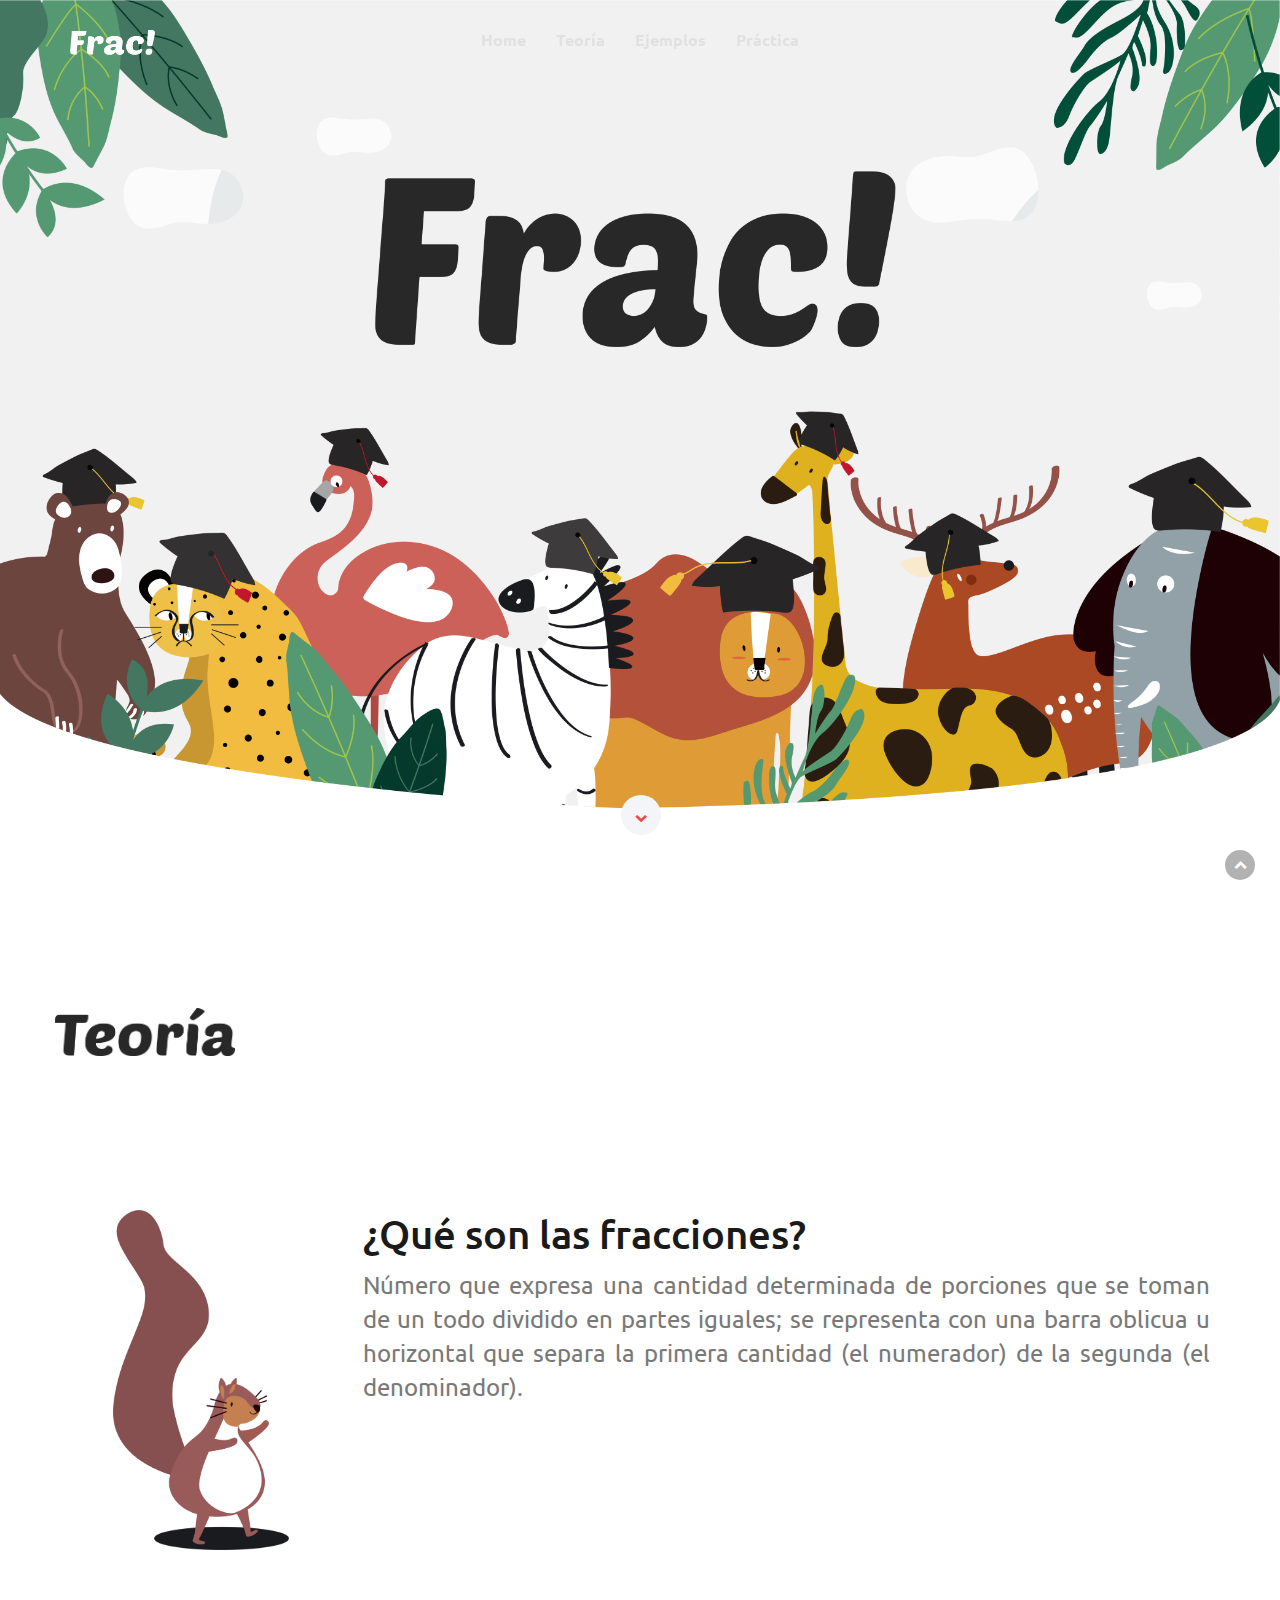
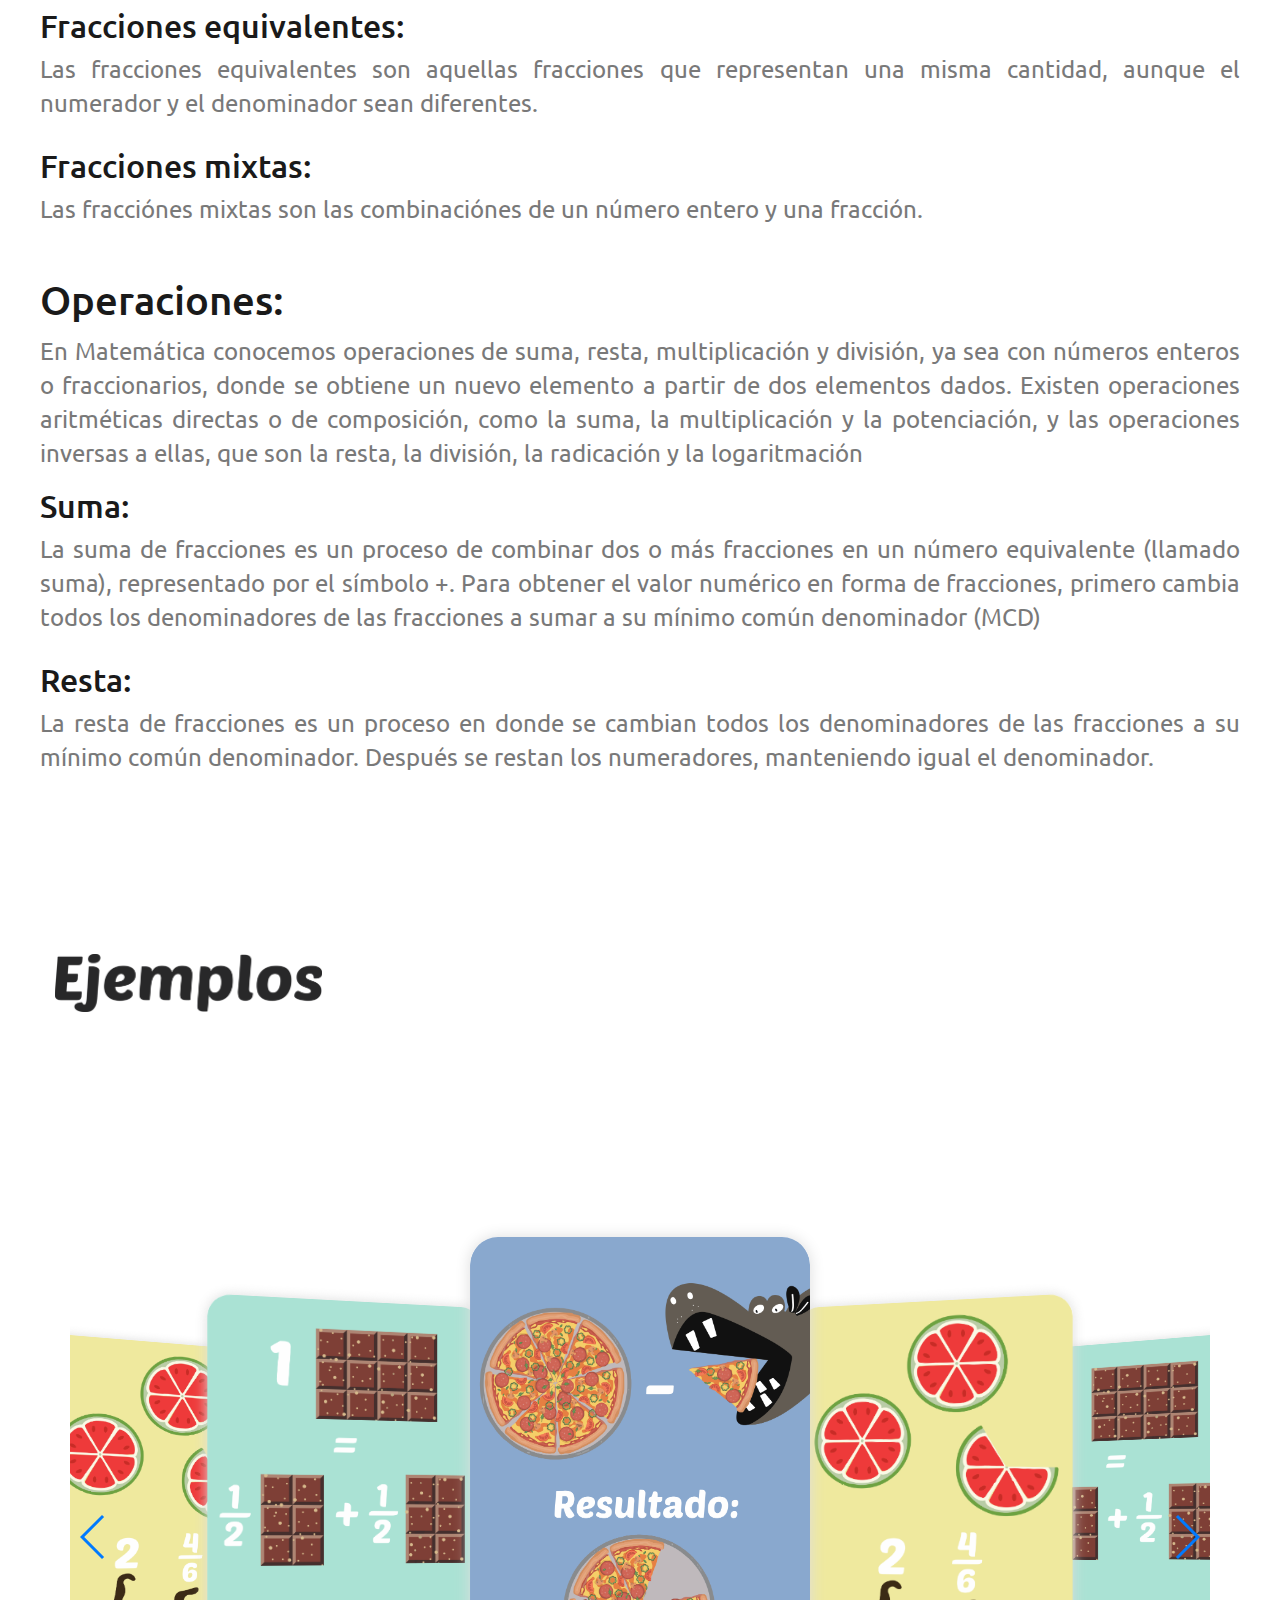
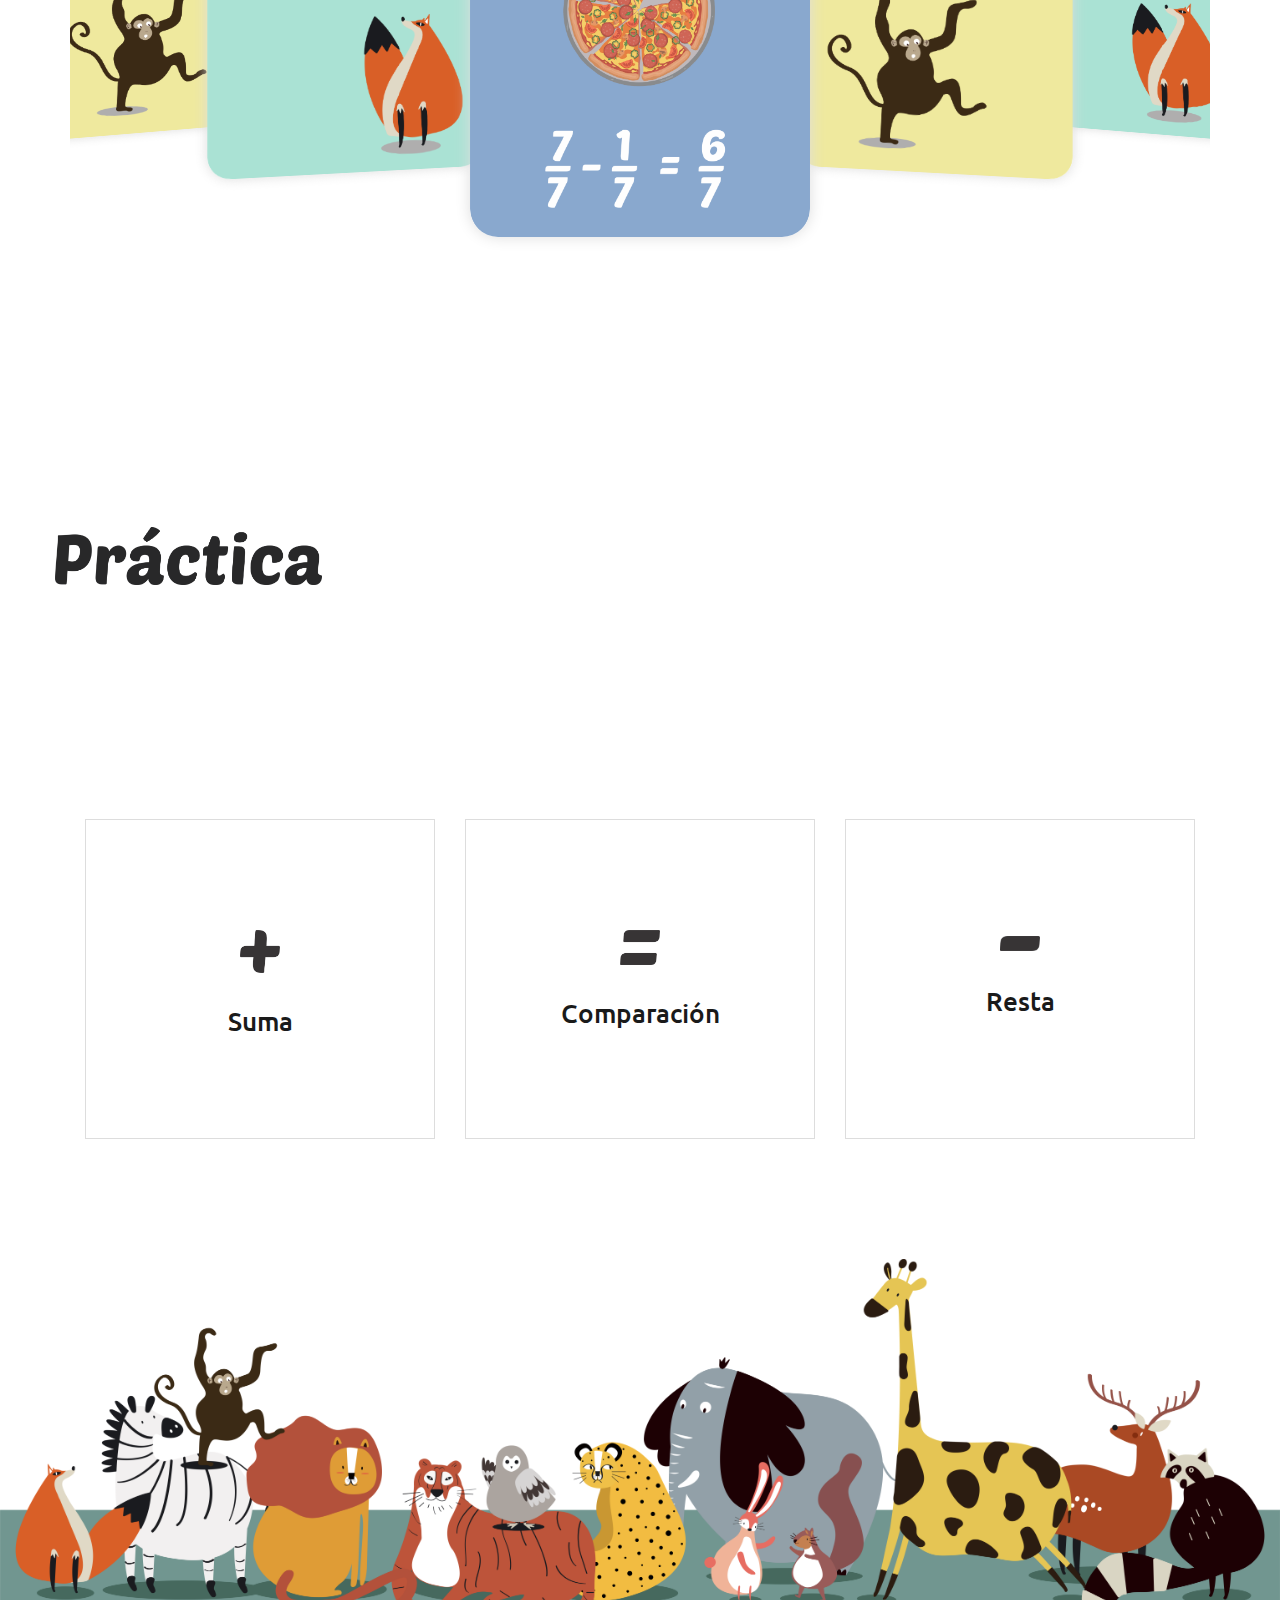
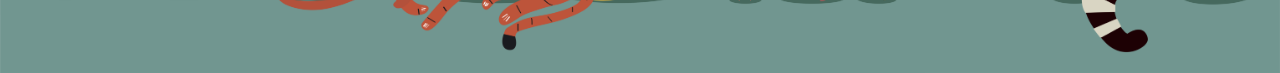
==== commit 8fd23e87: "Js de Suma" ====
--- a/index.html
+++ b/index.html
@@ -1,8 +1,9 @@
 <!doctype html>
 <!--[if lt IE 7] <html class="no-js lt-ie9 lt-ie8 lt-ie7" lang=""> <![endif]-->
 <!--[if IE 7] html class="no-js lt-ie9 lt-ie8" lang=""> <![endif]-->
-<!--[if IE 8]>         <html class="no-js lt-ie9" lang="es"> <![endif]-->
-<!--[if gt IE 8] <html class="no-js" lang="en"> <!--<![endif]-->
+<!--[if IE 8]<html class="no-js lt-ie9" lang="es">[endif]-->
+<!--[if gt IE 8] <html class="no-js" lang="en"> [endif]-->
+<html class="no-js lt-ie9" lang="es">
 <head>
     <meta charset="utf-8">
     <title>Frac!</title>
@@ -34,111 +35,154 @@
     <link rel="stylesheet" href="assets/css/bootsnav.css">
     <link rel="stylesheet" href="assets/css/miEstilo.css">
     <!--El ultimo sobreescribe a los anteriores-->
-
+    <!--Java's-->
+    <!-- JS includes -->
+
+    <script src="assets/js/vendor/jquery-1.11.2.min.js"></script>
+    <script src="assets/js/vendor/bootstrap.min.js"></script>
+    <script src="assets/js/jquery.magnific-popup.js"></script>
+    <script src="assets/js/jquery.easing.1.3.js"></script>
+    <script src="assets/js/swiper.min.js"></script>
+    <script src="assets/js/jquery.collapse.js"></script>
+    <script src="assets/js/bootsnav.js"></script>
+    <script src="assets/js/plugins.js"></script>
+    <script src="assets/js/main.js"></script>
     <script src="assets/js/vendor/modernizr-2.8.3-respond-1.4.2.min.js"></script>
+    <script type="text/javascript" src="assets/js/misFunciones.js"></script>
 </head>
 
-<body data-spy="scroll" data-target=".navbar-collapse">
-
-
-<!-- Preloader -->
-<div id="loading">
-    <div id="loading-center">
-        <div id="loading-center-absolute">
-            <div class="object" id="object_one"></div>
-            <div class="object" id="object_two"></div>
-            <div class="object" id="object_three"></div>
-            <div class="object" id="object_four"></div>
+
+<body>
+    <!-- Preloader -->
+    <div id="loading">
+        <div id="loading-center">
+            <div id="loading-center-absolute">
+                <div class="object" id="object_one"></div>
+                <div class="object" id="object_two"></div>
+                <div class="object" id="object_three"></div>
+                <div class="object" id="object_four"></div>
+            </div>
         </div>
-    </div>
-</div><!--End off Preloader -->
-
-
-<!--<div class="culmn">-->
-<div class="column">
-    <!--Home page style-->
-
-
-    <nav class="navbar navbar-default bootsnav navbar-fixed white no-background">
-        <div class="container">
-            <!-- Start Header Navigation -->
-            <div class="navbar-header">
-                <button type="button" class="navbar-toggle" data-toggle="collapse" data-target="#navbar-menu">
-                    <i class="fa fa-bars"></i>
-                </button>
-                <a class="navbar-brand">
-                    <img src="assets/images/nombre-blanco.png" width="85" height="25" class="logo logo-display" alt="">
-                    <img src="assets/images/nombre.png" width="85" height="25" class="logo logo-scrolled" alt="">
-                </a>
-
+    </div><!--End off Preloader -->
+
+
+    <!--<div class="culmn">-->
+    <div class="column">
+        <!--Home page style-->
+
+
+        <nav class="navbar navbar-default bootsnav navbar-fixed white no-background">
+            <div class="container">
+                <!-- Start Header Navigation -->
+                <div class="navbar-header">
+                    <button type="button" class="navbar-toggle" data-toggle="collapse" data-target="#navbar-menu">
+                        <i class="fa fa-bars"></i>
+                    </button>
+                    <a class="navbar-brand">
+                        <img src="assets/images/nombre-blanco.png" width="85" height="25" class="logo logo-display" alt="">
+                        <img src="assets/images/nombre.png" width="85" height="25" class="logo logo-scrolled" alt="">
+                    </a>
+
+                </div>
+                <!-- End Header Navigation -->
+
+                <!-- navbar menu -->
+                <div class="collapse navbar-collapse" id="navbar-menu">
+                    <ul class="nav navbar-nav navbar-center">
+                        <li><a href="#home">Home</a></li>
+                        <li><a href="#teoria">Teoría</a></li>
+                        <li><a href="#ejemplos">Ejemplos</a></li>
+                        <li><a href="#practica">Práctica</a></li>
+                    </ul>
+                </div><!-- /.navbar-collapse -->
             </div>
-            <!-- End Header Navigation -->
-
-            <!-- navbar menu -->
-            <div class="collapse navbar-collapse" id="navbar-menu">
-                <ul class="nav navbar-nav navbar-center">
-                    <li><a href="#home">Home</a></li>
-                    <li><a href="#teoria">Teoría</a></li>
-                    <li><a href="#ejemplos">Ejemplos</a></li>
-                    <li><a href="#practica">Práctica</a></li>
-                </ul>
-            </div><!-- /.navbar-collapse -->
-        </div>
-    </nav>
-
-    <!--Home Sections-->
-
-    <section id="home" class="home">
-        <div class="container-fluid">
-            <div class="row">
-                <div class="main_home">
-                </div>
-                <div class="scrooldown">
-                    <a href="#teoria"><i class="fa fa-chevron-down"></i></a>
-                </div>
-
-            </div><!--End ofrow-->
-        </div><!--End off container -->
-    </section> <!--End off Home Sections-->
-
-
-
-    <!--Teoria Section-->
-    <section id="teoria" class="teoria">
-        <div class="container">
-            <div class="row">
-                <div class="main_teoria p-top-60">
-                    <div class="col-lg">
-                        <div class="head_title text-left">
-                            <img src="assets/images/teoria.png" width="180" height="48" alt="" />
-                        </div>
-                    </div>
-                </div>
-            </div><!-- End off row -->
-        </div><!-- End off container -->
-        <div class="container">
-            <div class="row">
-                <div class="main_screen">
-                    <!-- Que son -->
-                    <div class="screen01 roomy-40">
-                        <div class="col-md-3">
-                            <div class="screen01_img text-center">
-                                <img src="assets/images/animales-ard.png" width="176" height="340" alt="" />
-                            </div>
-                        </div>
-                        <div class="col-md-9">
-                            <div class="screen01_content m-top-0">
-                                <h2 class="m-top-0">¿Qué son las fracciones?</h2>
-                                <p class="m-top-10">Número que expresa una cantidad determinada de porciones que se toman de un todo dividido en partes iguales; se representa con una barra oblicua u horizontal que separa la primera cantidad (el numerador) de la segunda (el denominador).</p>
-                            </div>
-                        </div>
-                    </div><!--End off Que son-->
+        </nav>
+
+        <!--Home Sections-->
+
+        <section id="home" class="home">
+            <div class="container">
+                <div class="row">
+                    <div class="main_home">
+                    </div>
+                    <div class="scrooldown">
+                        <a href="#teoria"><i class="fa fa-chevron-down"></i></a>
+                    </div>
+
+                </div><!--End ofrow-->
+            </div><!--End off container -->
+        </section> <!--End off Home Sections-->
+
+
+
+        <!--Teoria Section-->
+        <section id="teoria" class="teoria">
+            <div class="container">
+                <div class="row">
+                    <div class="main_teoria p-top-60">
+                        <div class="col-lg">
+                            <div class="head_title text-left">
+                                <img src="assets/images/teoria.png" width="180" height="48" alt="" />
+                            </div>
+                        </div>
+                    </div>
+                </div><!-- End off row -->
+            </div><!-- End off container -->
+            <div class="container">
+                <div class="row">
+                    <div class="main_screen">
+                        <!-- Que son -->
+                        <div class="screen01 roomy-40">
+                            <div class="col-md-3">
+                                <div class="screen01_img text-center">
+                                    <img src="assets/images/animales-ard.png" width="176" height="340" alt="" />
+                                </div>
+                            </div>
+                            <div class="col-md-9">
+                                <div class="screen01_content m-top-0">
+                                    <h2 class="m-top-0">¿Qué son las fracciones?</h2>
+                                    <p class="m-top-10">Número que expresa una cantidad determinada de porciones que se toman de un todo dividido en partes iguales; se representa con una barra oblicua u horizontal que separa la primera cantidad (el numerador) de la segunda (el denominador).</p>
+                                </div>
+                            </div>
+                        </div><!--End off Que son-->
+                        <div class="row">
+                            <div class="column">
+                                <div class="screen01_content m-top-0">
+                                    <h3 class="m-top-20">Fracciones equivalentes: </h3>
+                                    <p class="m-top-10">
+                                        Las fracciones equivalentes son aquellas fracciones que representan una misma cantidad, aunque el numerador y el denominador sean diferentes.
+                                    </p>
+                                </div>
+                            </div>
+                        </div>
+                        <div class="row">
+                            <div class="column">
+                                <div class="screen01_content m-top-0">
+                                    <h3 class="m-top-30">Fracciones mixtas: </h3>
+                                    <p class="m-top-10">
+                                        Las fracciónes mixtas son las combinaciónes de un número entero y una fracción.
+                                    </p>
+                                </div>
+                            </div>
+                        </div>
+                        <!-- Operaciones-->
+                        <div class="row">
+                            <div class="column">
+                                <div class="screen01_content m-top-0">
+                                    <h2 class="m-top-50">Operaciones: </h2>
+                                    <p class="m-top-10">
+                                        En Matemática conocemos operaciones de suma, resta, multiplicación y división, ya sea con números enteros o fraccionarios, donde se obtiene un nuevo elemento a partir de dos elementos dados. Existen operaciones aritméticas directas o de composición, como la suma, la multiplicación y la potenciación, y las operaciones inversas a ellas, que son la resta, la división, la radicación y la logaritmación
+                                    </p>
+                                </div>
+                            </div>
+                        </div>
+                    </div>
                     <div class="row">
                         <div class="column">
                             <div class="screen01_content m-top-0">
-                                <h3 class="m-top-20">Fracciones equivalentes: </h3>
+                                <h3 class="m-top-20">Suma: </h3>
                                 <p class="m-top-10">
-                                    Las fracciones equivalentes son aquellas fracciones que representan una misma cantidad, aunque el numerador y el denominador sean diferentes.
+                                    La suma de fracciones es un proceso de combinar dos o más fracciones en un número equivalente (llamado suma), representado por el símbolo +. Para obtener el valor numérico en forma de fracciones, primero cambia todos los denominadores de las fracciones a sumar a su mínimo común denominador (MCD)
                                 </p>
                             </div>
                         </div>
@@ -146,165 +190,117 @@
                     <div class="row">
                         <div class="column">
                             <div class="screen01_content m-top-0">
-                                <h3 class="m-top-30">Fracciones mixtas: </h3>
+                                <h3 class="m-top-30">Resta: </h3>
                                 <p class="m-top-10">
-                                    Las fracciónes mixtas son las combinaciónes de un número entero y una fracción.
-                                </p>
-                            </div>
-                        </div>
-                    </div>
-                    <!-- Operaciones-->
-                    <div class="row">
-                        <div class="column">
-                            <div class="screen01_content m-top-0">
-                                <h2 class="m-top-50">Operaciones: </h2>
-                                <p class="m-top-10">
-                                    En Matemática conocemos operaciones de suma, resta, multiplicación y división, ya sea con números enteros o fraccionarios, donde se obtiene un nuevo elemento a partir de dos elementos dados. Existen operaciones aritméticas directas o de composición, como la suma, la multiplicación y la potenciación, y las operaciones inversas a ellas, que son la resta, la división, la radicación y la logaritmación
-                                </p>
-                            </div>
-                        </div>
-                    </div>
+                                    La resta de fracciones es un proceso en donde se cambian todos los denominadores de las fracciones a su mínimo común denominador. Después se restan los numeradores, manteniendo igual el denominador.
+                                </p>
+                            </div>
+                        </div>
+                    </div><!--End off Screen02-->
+
+
                 </div>
-                <div class="row">
-                    <div class="column">
-                        <div class="screen01_content m-top-0">
-                            <h3 class="m-top-20">Suma: </h3>
-                            <p class="m-top-10">
-                                La suma de fracciones es un proceso de combinar dos o más fracciones en un número equivalente (llamado suma), representado por el símbolo +. Para obtener el valor numérico en forma de fracciones, primero cambia todos los denominadores de las fracciones a sumar a su mínimo común denominador (MCD)
-                            </p>
+            </div><!--End off row-->
+            <!--End off container-->
+
+            <!--People Section-->
+            <section id="ejemplos" class="reviews m-top-100">
+                <div class="container">
+                    <div class="row">
+                        <div class="main_teoria p-top-60">
+                            <div class="col-lg">
+                                <div class="head_title text-left">
+                                    <img src="assets/images/ejemplos.png" width="267" height="58" alt="" />
+                                </div>
+                            </div>
+                        </div>
+                    </div><!-- End off row -->
+                    <div class="row">
+                        <div class="main_drag roomy-40">
+                            <div class="col-md-12">
+                                <div class="swiper-container">
+                                    <div class="swiper-wrapper">
+                                        <div class="swiper-slide" style="background-image:url(assets/images/drag1.png)"></div>
+                                        <div class="swiper-slide" style="background-image:url(assets/images/drag3.png)"></div>
+                                        <div class="swiper-slide" style="background-image:url(assets/images/drag2.png)"></div>
+                                    </div>
+                                    <!-- If we need navigation buttons -->
+                                    <div class="swiper-button-prev"></div>
+                                    <div class="swiper-button-next"></div>
+                                </div>
+                            </div>
+                        </div>
+                    </div>
+                </div><!-- End off container -->
+            </section><!-- End off People Section-->
+
+
+            <!--App Download Section-->
+            <section id="practica" class="download m-top-100">
+                <div class="container">
+                    <div class="row">
+                        <div class="main_teoria p-top-60">
+                            <div class="col-lg">
+                                <div class="head_title text-left">
+                                    <img src="assets/images/practica.png" width="267" height="58" alt="" />
+                                </div>
+                            </div>
+                        </div>
+                    </div><!-- End off row -->
+                    <div class="row services">
+                        <div class="col-md-4">
+                            <div class="service">
+                                <div class="icon-holder">
+                                    <img src="assets/images/suma.png" alt="" class="icon">
+                                </div>
+                                <h4 class="heading">Suma</h4>
+                                <p class="description">¿Cuántas porciones tienes?</p>
+                                <p class="description">
+                                    <a href="suma.html" target="_blank" class="enlace-act">¡A sumar!</a>
+                                </p>
+                            </div>
+                        </div>
+                        <div class="col-md-4">
+                            <div class="service">
+                                <div class="icon-holder">
+                                    <img src="assets/images/igual.png" alt="" class="icon">
+                                </div>
+                                <h4 class="heading">Comparación</h4>
+                                <p class="description">¿Crees tener mas fruta que yo?</p>
+                                <p class="description">
+                                    <a href="comp.html" target="_blank" class="enlace-act">¡A comparar!</a>
+                                </p>
+                            </div>
+                        </div>
+                        <div class="col-md-4">
+                            <div class="service">
+                                <div class="icon-holder">
+                                    <img src="assets/images/resta.png" alt="" class="icon">
+                                </div>
+                                <h4 class="heading">Resta</h4>
+                                <p class="description">¿Cuánto chocolate tienes?</p>
+                                <p class="description">
+                                    <a href="resta.html" target="_blank" class="enlace-act">¡A restar!</a>
+                                </p>
+                            </div>
                         </div>
                     </div>
                 </div>
-                <div class="row">
-                    <div class="column">
-                        <div class="screen01_content m-top-0">
-                            <h3 class="m-top-30">Resta: </h3>
-                            <p class="m-top-10">
-                                La resta de fracciones es un proceso en donde se cambian todos los denominadores de las fracciones a su mínimo común denominador. Después se restan los numeradores, manteniendo igual el denominador.
-                            </p>
-                        </div>
-                    </div>
-                </div><!--End off Screen02-->
-
-
-            </div>
-        </div><!--End off row-->
-</div><!--End off container-->
-
-<!--People Section-->
-<section id="ejemplos" class="reviews m-top-100">
-    <div class="container">
-        <div class="row">
-            <div class="main_teoria p-top-60">
-                <div class="col-lg">
-                    <div class="head_title text-left">
-                        <img src="assets/images/ejemplos.png" width="267" height="58" alt="" />
-                    </div>
-                </div>
-            </div>
-        </div><!-- End off row -->
-        <div class="row">
-            <div class="main_drag roomy-40">
-                <div class="col-md-12">
-                    <div class="swiper-container">
-                        <div class="swiper-wrapper">
-                            <div class="swiper-slide" style="background-image:url(assets/images/drag1.png)"></div>
-                            <div class="swiper-slide" style="background-image:url(assets/images/drag3.png)"></div>
-                            <div class="swiper-slide" style="background-image:url(assets/images/drag2.png)"></div>
-                        </div>
-                        <!-- If we need navigation buttons -->
-                        <div class="swiper-button-prev"></div>
-                        <div class="swiper-button-next"></div>
-                    </div>
-                </div>
-            </div>
-        </div>
-    </div><!-- End off container -->
-</section><!-- End off People Section-->
-
-
-<!--App Download Section-->
-<section id="practica" class="download m-top-100">
-    <div class="container">
-        <div class="row">
-            <div class="main_teoria p-top-60">
-                <div class="col-lg">
-                    <div class="head_title text-left">
-                        <img src="assets/images/practica.png" width="267" height="58" alt="" />
-                    </div>
-                </div>
-            </div>
-        </div><!-- End off row -->
-        <div class="row services">
-            <div class="col-md-4">
-                <div class="service">
-                    <div class="icon-holder">
-                        <img src="assets/images/suma.png" alt="" class="icon">
-                    </div>
-                    <h4 class="heading">Suma</h4>
-                    <p class="description">A elementum ligula lacus ac quam ultrices.</p>
-                    <p class="description">
-                        <a href="suma.html" target="_blank" class="enlace-act">¡A sumar!</a>
-                    </p>
-                </div>
-            </div>
-            <div class="col-md-4">
-                <div class="service">
-                    <div class="icon-holder">
-                        <img src="assets/images/igual.png" alt="" class="icon">
-                    </div>
-                    <h4 class="heading">Comparación</h4>
-                    <p class="description">A elementum ligula lacus ac quam ultrices.</p>
-                    <p class="description">
-                        <a href="comp.html" target="_blank" class="enlace-act">¡A comparar!</a>
-                    </p>
-                </div>
-            </div>
-            <div class="col-md-4">
-                <div class="service">
-                    <div class="icon-holder">
-                        <img src="assets/images/resta.png" alt="" class="icon">
-                    </div>
-                    <h4 class="heading">Resta</h4>
-                    <p class="description">A elementum ligula lacus ac quam ultrices.</p>
-                    <p class="description">
-                        <a href="resta.html" target="_blank" class="enlace-act">¡A restar!</a>
-                    </p>
-                </div>
-            </div>
-        </div>
+            </section>
+
+            <!-- scroll up-->
+            <div class="scrollup">
+                <a href="#"><i class="fa fa-chevron-up"></i></a>
+            </div><!-- End off scroll up -->
+
+
+            <footer id="footer" class="footer">
+                <nav class="navbar navbar-default bootsnav footer-menu">
+                    <img src="assets/images/footbar.png" alt="">
+                </nav>
+            </footer>
+        </section>
     </div>
-</section>
-
-<!-- scroll up-->
-<div class="scrollup">
-    <a href="#"><i class="fa fa-chevron-up"></i></a>
-</div><!-- End off scroll up -->
-
-
-<footer id="footer" class="footer">
-    <nav class="navbar navbar-default bootsnav footer-menu">
-        <img src="assets/images/footbar.png" alt=""> 
-    </nav>
-</footer> -->
-
-
-
-<!-- JS includes -->
-
-<script src="assets/js/vendor/jquery-1.11.2.min.js"></script>
-<script src="assets/js/vendor/bootstrap.min.js"></script>
-
-<script src="assets/js/jquery.magnific-popup.js"></script>
-<script src="assets/js/jquery.easing.1.3.js"></script>
-<script src="assets/js/swiper.min.js"></script>
-<script src="assets/js/jquery.collapse.js"></script>
-<script src="assets/js/bootsnav.js"></script>
-
-
-
-<script src="assets/js/plugins.js"></script>
-<script src="assets/js/main.js"></script>
-
 </body>
+
 </html>
--- a/assets/css/style.css
+++ b/assets/css/style.css
@@ -950,7 +950,7 @@
     height: 40px;
     line-height: 37px;
     background: #f4f5f9;
-    border-radius: 50%;
+    border-radius: 50%;z
     text-align: center;
     z-index: 3;
 }
--- a/assets/css/miEstilo.css
+++ b/assets/css/miEstilo.css
@@ -7,8 +7,6 @@
 /*Practica*/
 .titulo-act
 {
-    position: left;
-    opacity: 1;
     margin-top: 25px;
     margin-left: 25px;
     text-decoration: none;
@@ -18,20 +16,16 @@
 
 .titulo-act-comp
 {
-    position: left;
-    opacity: 1;
-    margin-top: 25px;
-    margin-left: 25px;
+    /*margin-top: 25px;
+    margin-left: 25px;*/
     text-decoration: none;
     width: 261px;
     height: 42px;
 }
 
 .act-contenido
-{font-size: 13px;
-    position: left;
-    opacity: 1;
-    margin-top: 50px;
+{   font-size: 13px;
+    /*margin-top: 50px;*/
     margin-left: 80px;
     text-align: center;}
 
@@ -106,9 +100,28 @@
     height: 15px;
 }
 
-.lienzo
-{
-    border:1px solid #d3d3d3;
+.button-circle-green
+{
+    color: #000000;
+    margin-left: 40px;
+    font-size: 45px;
+    font-weight: bold;
+    margin-top: 75px;
+    background: #5be36c;
+    border: 8px solid #5be36c;
+    border-radius: 30px;
+}
+
+.button-orange
+{
+    color: #000000;
+    margin-left: 40px;
+    font-size: 15px;
+    font-weight: bold;
+    margin-top: 30px;
+    background: #e47d5d;
+    border: 2px solid #e47d5d;
+    border-radius: 30px;
 }
 
 #button-top-20-agua
@@ -127,7 +140,6 @@
     color: #000000;
     font-size: 15px;
     font-weight: bold;
-    font-weight: bold;
     margin-top: 20px;
     background: #fd5882;
     border: 2px solid #fd5882;
@@ -139,7 +151,6 @@
     color: #000000;
     font-size: 15px;
     font-weight: bold;
-    font-weight: bold;
     margin-top: 50px;
     background: #fdc429;
     border: 2px solid #fdc429;
@@ -150,6 +161,10 @@
 .enlace-act
 {
     color: tomato;
+}
+
+.cuad input{
+    max-width:50px;
 }
 
 .swiper-slide {
@@ -172,9 +187,32 @@
     -ms-flex-align: center;
     -webkit-align-items: center;
     align-items: center;
-    box-shadow: 0px 0px 15px 0px #ddd;
+    box-shadow: 0 0 15px 0 #ddd;
 }
 
 .myCanvas
 {
-    border: 2px solid #000000;}+    margin-top: 20px;
+    width: 200px;
+    height: 200px;
+}
+
+.scrooldown{
+    position: absolute;
+    left: 48.5%;
+    bottom: 10%;
+    width: 40px;
+    height: 40px;
+    line-height: 37px;
+    background: #f4f5f9;
+    border-radius: 50%;
+    align-content: center;
+    text-align: center;
+    z-index: 3;
+}
+
+.main_home{
+    overflow: hidden;
+    padding-top: 23rem;
+    padding-bottom: 35rem;
+}